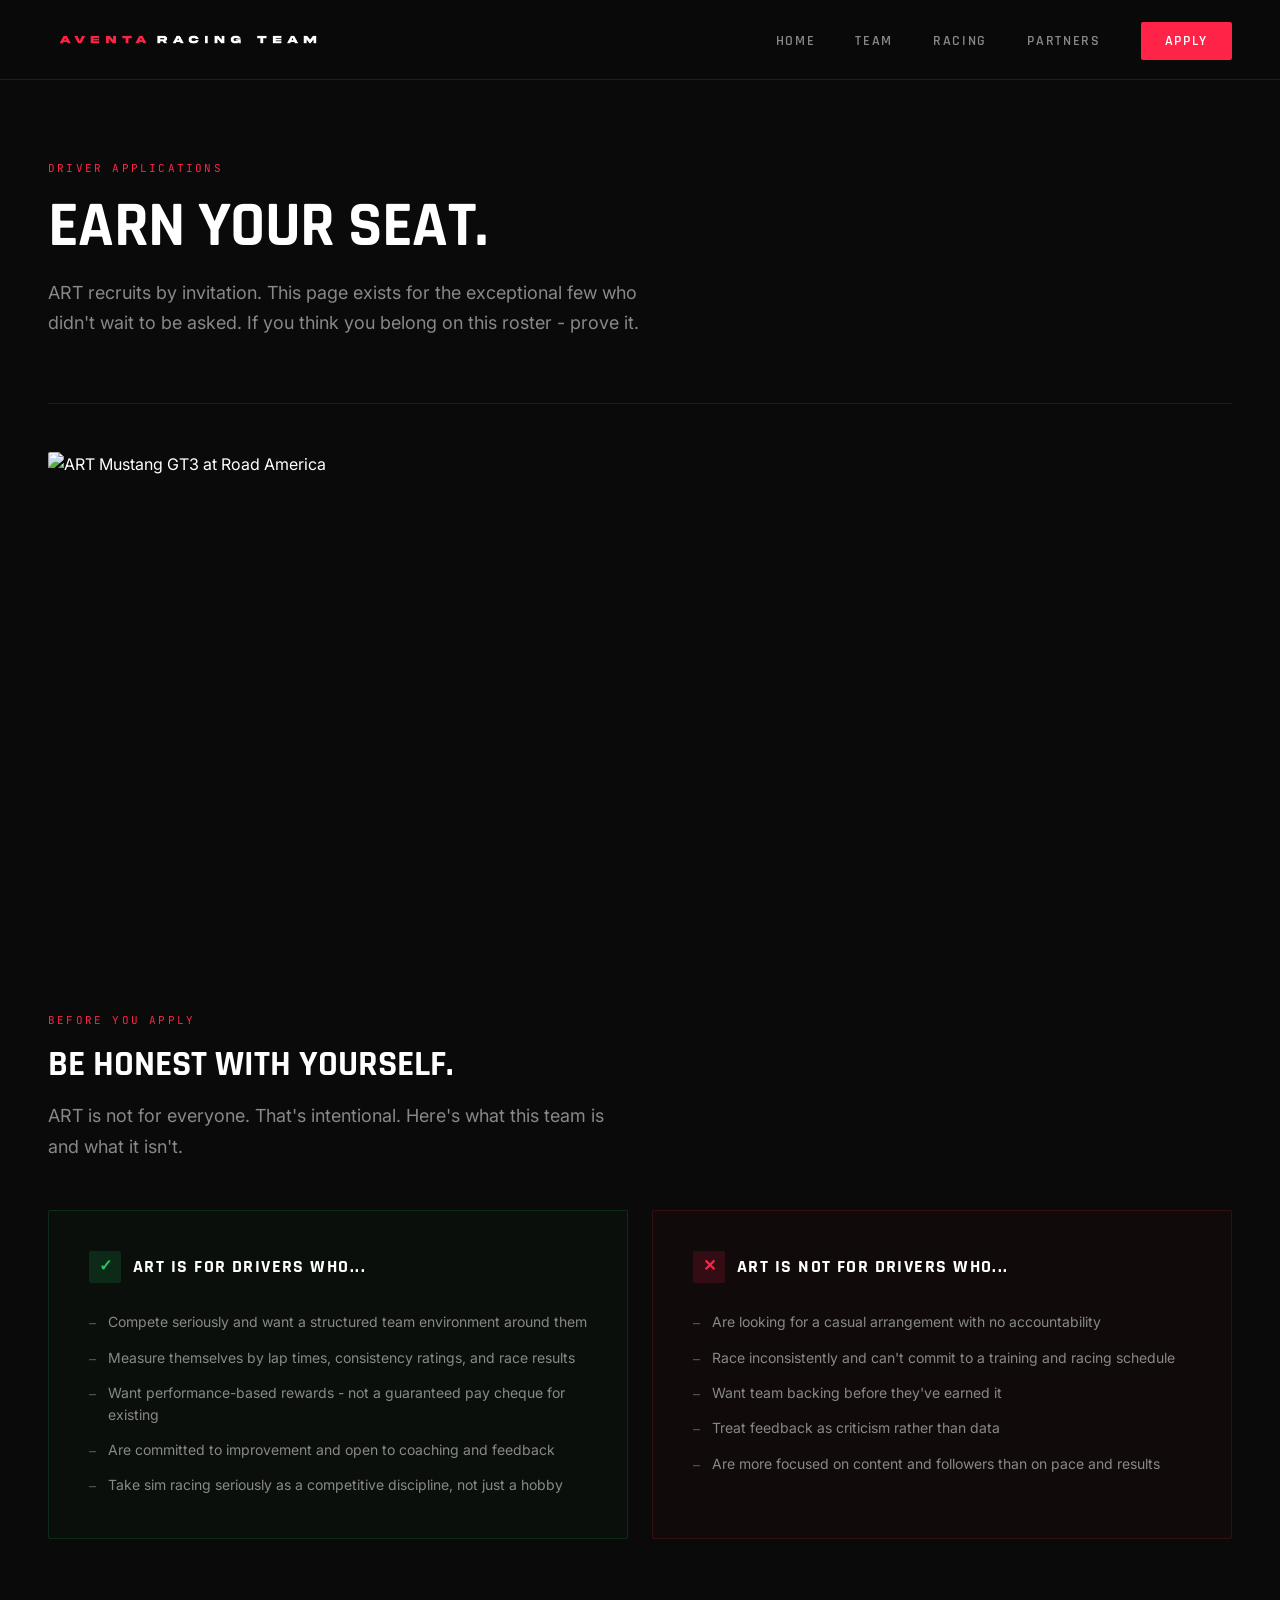
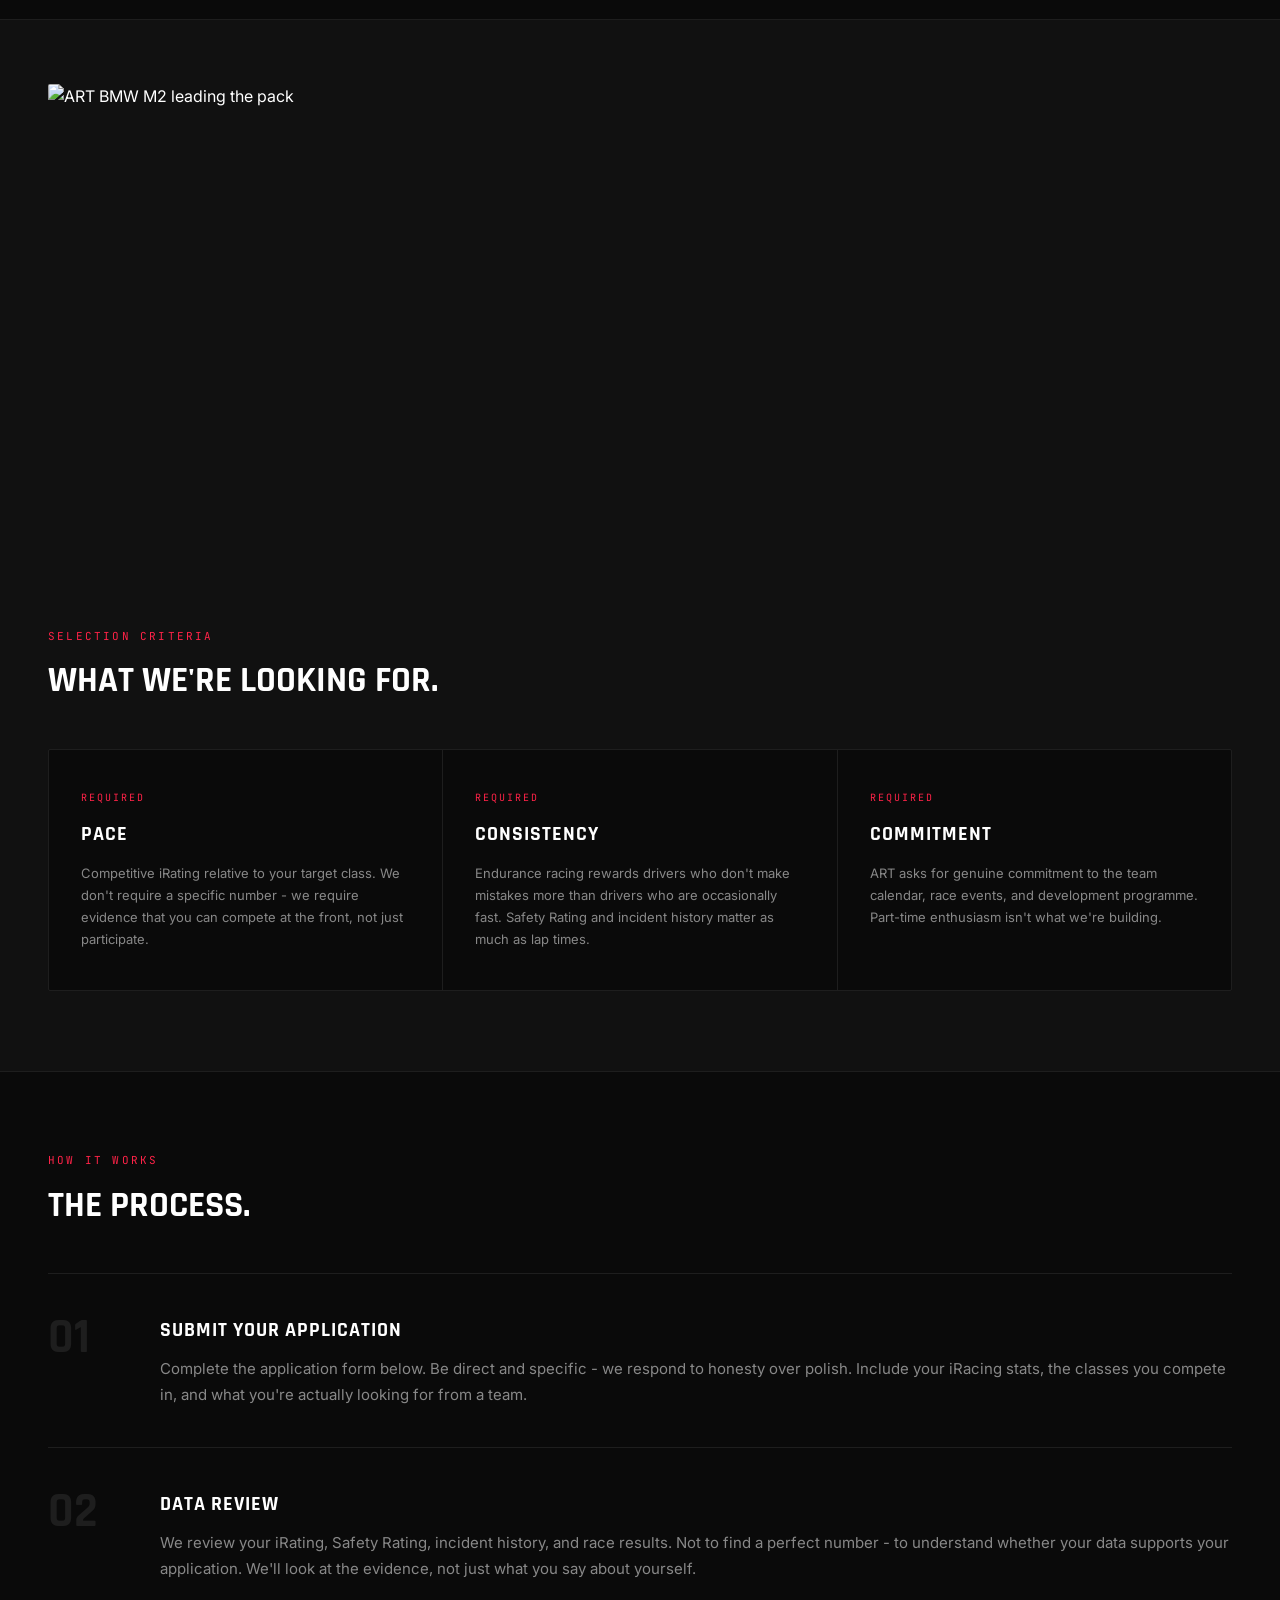
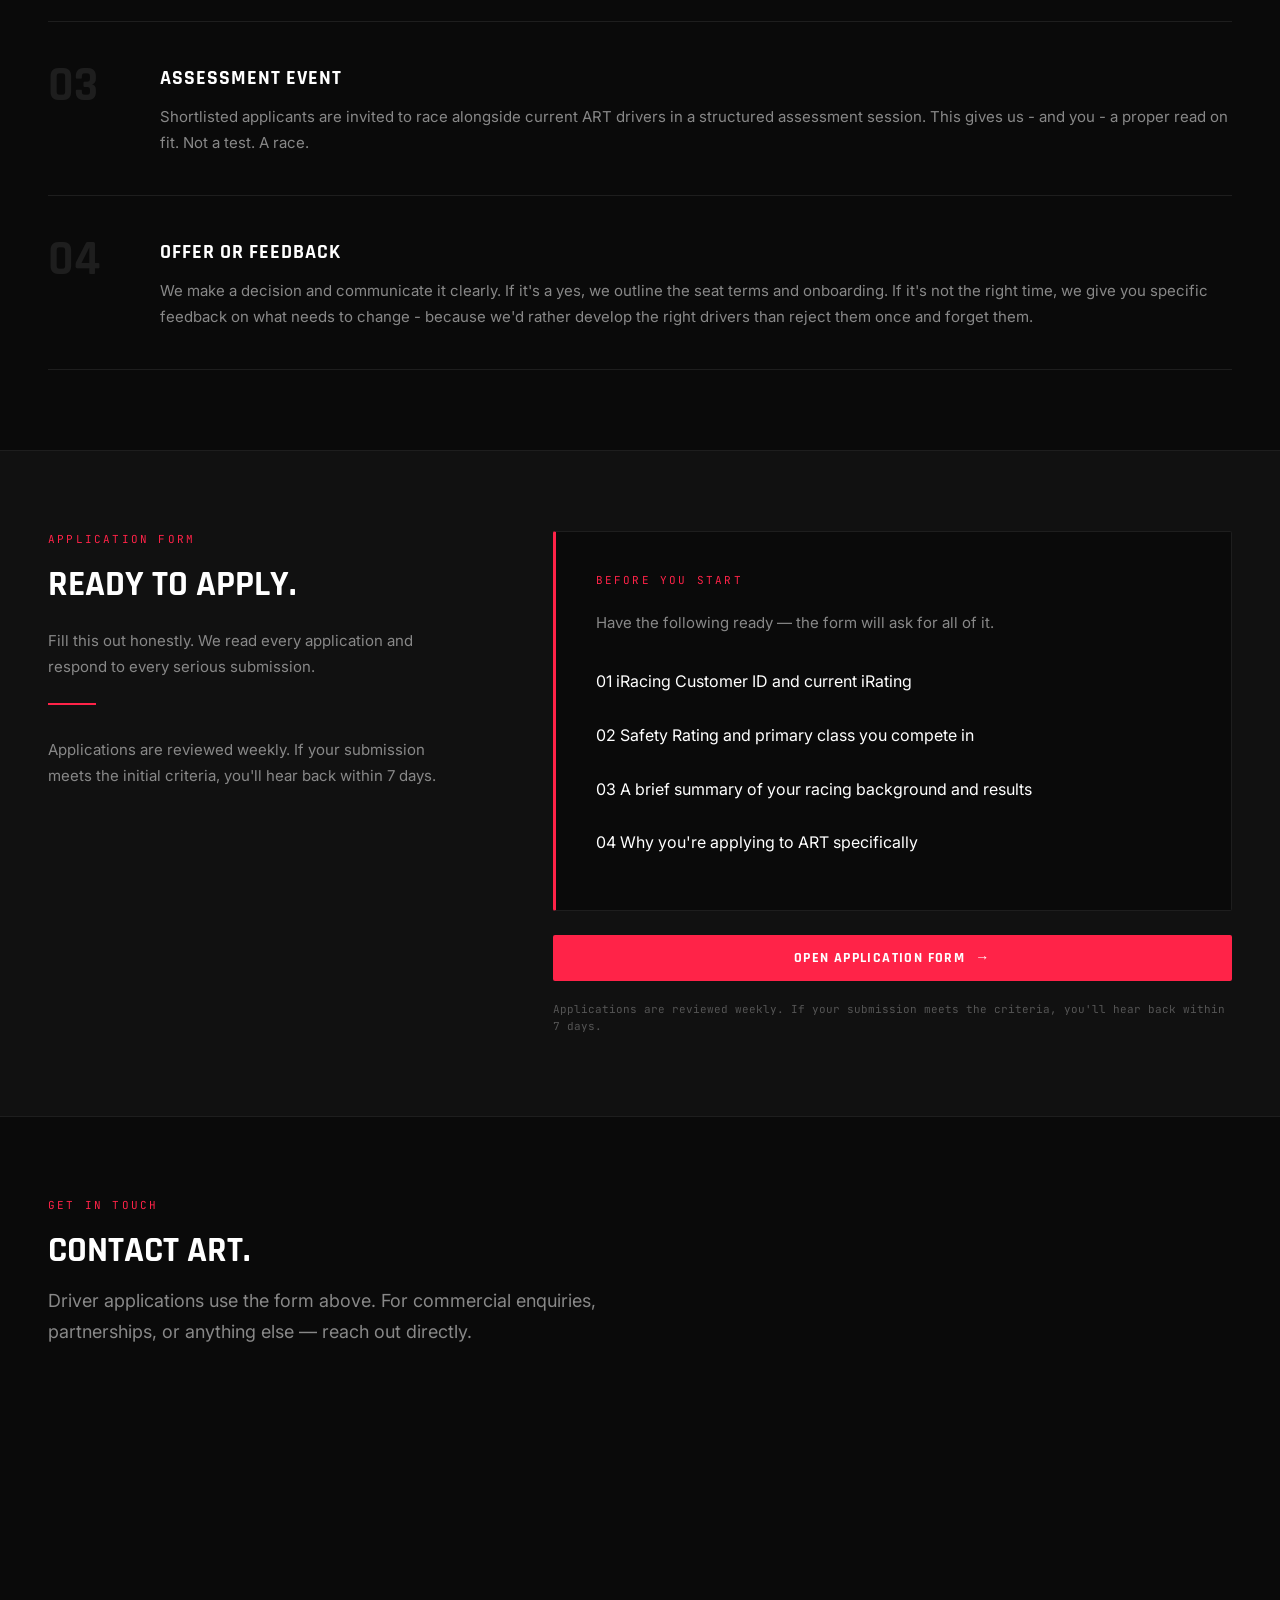
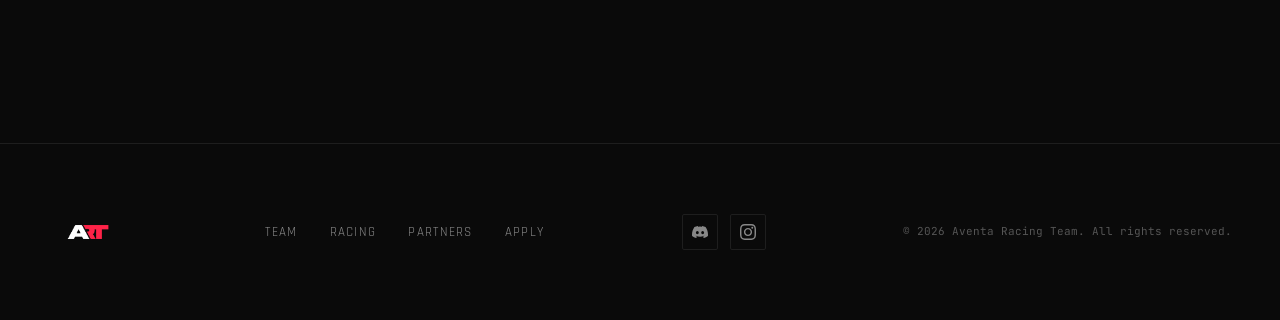
==== join.html @ e34a4744 "Fix partner enquiry dead end, wire Tally form, add social links to footer - Add #contact section to " ====
<!DOCTYPE html>
<html lang="en">
<head>
  <meta charset="UTF-8">
  <meta name="viewport" content="width=device-width, initial-scale=1.0">
  <title>Apply - Aventa Racing Team</title>
  <meta name="description" content="Apply to drive for Aventa Racing Team. Invite-only recruitment. Performance-based selection.">
  <link rel="stylesheet" href="style.css">
  <style>
    .page-hero {
      padding: 80px 48px 0;
      max-width: 1280px;
      margin: 0 auto;
    }
    .page-hero-inner {
      padding-bottom: 64px;
      border-bottom: 1px solid var(--border);
    }

    /* ─── REALITY CHECK ─────────────────────────────────────── */
    .reality {
      max-width: 1280px;
      margin: 0 auto;
      padding: 80px 48px;
    }
    .reality-grid {
      display: grid;
      grid-template-columns: 1fr 1fr;
      gap: 24px;
    }
    .reality-card {
      padding: 40px;
      border-radius: var(--radius);
      border: 1px solid var(--border);
    }
    .reality-card.yes { background: rgba(34,197,94,0.03); border-color: rgba(34,197,94,0.15); }
    .reality-card.no { background: rgba(255,35,72,0.03); border-color: rgba(255,35,72,0.15); }
    .reality-header {
      display: flex;
      align-items: center;
      gap: 12px;
      margin-bottom: 28px;
    }
    .reality-icon {
      width: 32px;
      height: 32px;
      border-radius: var(--radius);
      display: flex;
      align-items: center;
      justify-content: center;
      font-family: var(--font-display);
      font-weight: 700;
      font-size: 16px;
    }
    .reality-icon.yes { background: rgba(34,197,94,0.15); color: rgb(34,197,94); }
    .reality-icon.no { background: rgba(255,35,72,0.15); color: var(--crimson); }
    .reality-title {
      font-family: var(--font-display);
      font-size: 18px;
      font-weight: 700;
      text-transform: uppercase;
      letter-spacing: 0.08em;
    }
    .reality-list {
      display: flex;
      flex-direction: column;
      gap: 12px;
    }
    .reality-item {
      display: flex;
      gap: 12px;
      align-items: flex-start;
      font-size: 14px;
      line-height: 1.6;
      color: var(--muted);
    }
    .reality-item::before {
      content: '–';
      color: var(--muted2);
      flex-shrink: 0;
      margin-top: 1px;
    }

    /* ─── WHAT WE LOOK FOR ──────────────────────────────────── */
    .criteria {
      background: var(--surface);
      border-top: 1px solid var(--border);
      border-bottom: 1px solid var(--border);
    }
    .criteria-inner {
      max-width: 1280px;
      margin: 0 auto;
      padding: 80px 48px;
    }
    .criteria-grid {
      display: grid;
      grid-template-columns: repeat(3, 1fr);
      gap: 1px;
      background: var(--border);
      border: 1px solid var(--border);
      border-radius: var(--radius);
      overflow: hidden;
    }
    .criteria-item {
      background: var(--black);
      padding: 40px 32px;
      transition: background var(--transition);
    }
    .criteria-item:hover { background: var(--surface2); }
    .criteria-label {
      font-family: var(--font-mono);
      font-size: 10px;
      letter-spacing: 0.2em;
      text-transform: uppercase;
      color: var(--crimson);
      margin-bottom: 12px;
    }
    .criteria-title {
      font-family: var(--font-display);
      font-size: 20px;
      font-weight: 700;
      text-transform: uppercase;
      letter-spacing: 0.05em;
      margin-bottom: 12px;
    }

    /* ─── PROCESS ────────────────────────────────────────────── */
    .process {
      max-width: 1280px;
      margin: 0 auto;
      padding: 80px 48px;
    }
    .process-steps {
      display: flex;
      flex-direction: column;
      gap: 0;
    }
    .process-step {
      display: grid;
      grid-template-columns: 80px 1fr;
      gap: 32px;
      padding: 40px 0;
      border-bottom: 1px solid var(--border);
      align-items: start;
    }
    .process-step:first-child { border-top: 1px solid var(--border); }
    .process-step-num {
      font-family: var(--font-display);
      font-size: 48px;
      font-weight: 700;
      line-height: 1;
      color: var(--border);
    }
    .process-step-title {
      font-family: var(--font-display);
      font-size: 20px;
      font-weight: 700;
      text-transform: uppercase;
      letter-spacing: 0.05em;
      margin-bottom: 10px;
    }

    /* ─── FORM ───────────────────────────────────────────────── */
    .apply-form-section {
      background: var(--surface);
      border-top: 1px solid var(--border);
    }
    .apply-form-inner {
      max-width: 1280px;
      margin: 0 auto;
      padding: 80px 48px;
      display: grid;
      grid-template-columns: 1fr 1.6fr;
      gap: 80px;
      align-items: start;
    }
    .form-context { position: sticky; top: 96px; }
    .apply-form {
      display: flex;
      flex-direction: column;
      gap: 24px;
    }
    .form-group {
      display: flex;
      flex-direction: column;
      gap: 8px;
    }
    .form-label {
      font-family: var(--font-mono);
      font-size: 10px;
      letter-spacing: 0.2em;
      text-transform: uppercase;
      color: var(--muted);
    }
    .form-input,
    .form-select,
    .form-textarea {
      background: var(--black);
      border: 1px solid var(--border);
      border-radius: var(--radius);
      padding: 14px 16px;
      color: var(--white);
      font-family: var(--font-body);
      font-size: 15px;
      transition: border-color var(--transition);
      outline: none;
      width: 100%;
    }
    .form-input:focus,
    .form-select:focus,
    .form-textarea:focus {
      border-color: var(--crimson);
    }
    .form-input::placeholder,
    .form-textarea::placeholder {
      color: var(--muted2);
    }
    .form-select { appearance: none; cursor: pointer; }
    .form-select option { background: var(--surface); }
    .form-textarea { resize: vertical; min-height: 120px; }
    .form-row {
      display: grid;
      grid-template-columns: 1fr 1fr;
      gap: 16px;
    }
    .form-submit {
      padding-top: 8px;
    }
    .form-note {
      font-family: var(--font-mono);
      font-size: 11px;
      color: var(--muted2);
      line-height: 1.6;
      margin-top: 8px;
    }

    /* ─── CONTACT SECTION ───────────────────────────────────── */
    .contact-section {
      max-width: 1280px;
      margin: 0 auto;
      padding: 80px 48px;
      border-top: 1px solid var(--border);
    }
    .contact-grid {
      display: grid;
      grid-template-columns: repeat(3, 1fr);
      gap: 24px;
    }
    .contact-card {
      padding: 32px;
      border: 1px solid var(--border);
      border-radius: var(--radius);
      background: var(--surface);
    }
    .contact-type {
      font-family: var(--font-mono);
      font-size: 10px;
      letter-spacing: 0.2em;
      text-transform: uppercase;
      color: var(--crimson);
      margin-bottom: 12px;
    }
    .contact-name {
      font-family: var(--font-display);
      font-size: 18px;
      font-weight: 700;
      text-transform: uppercase;
      letter-spacing: 0.05em;
      margin-bottom: 8px;
    }

    @media (max-width: 768px) {
      .page-hero { padding: 40px 20px 0; }
      .reality { padding: 40px 20px; }
      .reality-grid { grid-template-columns: 1fr; }
      .criteria-inner { padding: 40px 20px; }
      .criteria-grid { grid-template-columns: 1fr; }
      .process { padding: 40px 20px; }
      .process-step { grid-template-columns: 48px 1fr; gap: 16px; }
      .process-step-num { font-size: 32px; }
      .apply-form-inner { padding: 40px 20px; grid-template-columns: 1fr; gap: 32px; }
      .form-context { position: static; }
      .form-row { grid-template-columns: 1fr; }
      .join-image-wrap { padding: 0 !important; }
      .join-image-wrap .reveal { border-radius: 0 !important; }
      .m2-image-wrap { padding: 0 !important; }
      .m2-image-wrap .reveal { border-radius: 0 !important; }
    }
  </style>
</head>
<body>

  <nav class="nav">
    <a href="index.html" class="nav-logo">
      <img src="assets/banner_transparent.png" alt="Aventa Racing Team"></a>
    <ul class="nav-links">
      <li><a href="index.html">Home</a></li>
      <li><a href="team.html">Team</a></li>
      <li><a href="racing.html">Racing</a></li>
      <li><a href="partners.html">Partners</a></li>
      <li><a href="join.html" class="nav-cta">Apply</a></li>
    </ul>
    <div class="nav-hamburger" aria-label="Menu"><span></span><span></span><span></span></div>
  </nav>
  <div class="mobile-menu">
    <a href="index.html">Home</a>
    <a href="team.html">Team</a>
    <a href="racing.html">Racing</a>
    <a href="partners.html">Partners</a>
    <a href="join.html">Apply</a>
  </div>

  <main class="page">

    <div class="page-hero">
      <div class="page-hero-inner reveal">
        <span class="eyebrow">Driver Applications</span>
        <h1 class="display-lg">Earn your seat.</h1>
        <p class="body-lg" style="max-width: 600px; margin-top: 20px;">ART recruits by invitation. This page exists for the exceptional few who didn't wait to be asked. If you think you belong on this roster - prove it.</p>
      </div>
    </div>

    <!-- JOIN IMAGE -->
    <div class="join-image-wrap" style="padding: 48px 48px 0; max-width: 1280px; margin: 0 auto;">
      <div class="reveal" style="overflow: hidden; border-radius: var(--radius);">
        <img src="assets/mustang.jpg" alt="ART Mustang GT3 at Road America" style="width: 100%; height: clamp(200px, 40vw, 480px); object-fit: cover; object-position: center 50%; display: block;">
      </div>
    </div>

    <!-- REALITY CHECK -->
    <div class="reality">
      <div class="section-header reveal">
        <span class="eyebrow">Before You Apply</span>
        <h2 class="display-md">Be honest with yourself.</h2>
        <p class="body-lg" style="max-width: 560px; margin-top: 16px;">ART is not for everyone. That's intentional. Here's what this team is and what it isn't.</p>
      </div>
      <div class="reality-grid">
        <div class="reality-card yes reveal">
          <div class="reality-header">
            <div class="reality-icon yes">✓</div>
            <span class="reality-title">ART is for drivers who...</span>
          </div>
          <ul class="reality-list">
            <li class="reality-item">Compete seriously and want a structured team environment around them</li>
            <li class="reality-item">Measure themselves by lap times, consistency ratings, and race results</li>
            <li class="reality-item">Want performance-based rewards - not a guaranteed pay cheque for existing</li>
            <li class="reality-item">Are committed to improvement and open to coaching and feedback</li>
            <li class="reality-item">Take sim racing seriously as a competitive discipline, not just a hobby</li>
          </ul>
        </div>
        <div class="reality-card no reveal reveal-delay-1">
          <div class="reality-header">
            <div class="reality-icon no">✕</div>
            <span class="reality-title">ART is not for drivers who...</span>
          </div>
          <ul class="reality-list">
            <li class="reality-item">Are looking for a casual arrangement with no accountability</li>
            <li class="reality-item">Race inconsistently and can't commit to a training and racing schedule</li>
            <li class="reality-item">Want team backing before they've earned it</li>
            <li class="reality-item">Treat feedback as criticism rather than data</li>
            <li class="reality-item">Are more focused on content and followers than on pace and results</li>
          </ul>
        </div>
      </div>
    </div>

    <!-- CRITERIA -->
    <div class="criteria">
      <div class="m2-image-wrap" style="padding: 0 48px; max-width: 1280px; margin: 0 auto; padding-top: 64px; padding-bottom: 0;">
        <div class="reveal" style="overflow: hidden; border-radius: var(--radius); margin-bottom: 64px;">
          <img src="assets/m2.png" alt="ART BMW M2 leading the pack" style="width: 100%; height: clamp(180px, 35vw, 400px); object-fit: cover; object-position: center center; display: block;">
        </div>
      </div>
      <div class="criteria-inner">
        <div class="section-header reveal">
          <span class="eyebrow">Selection Criteria</span>
          <h2 class="display-md">What we're looking for.</h2>
        </div>
        <div class="criteria-grid">
          <div class="criteria-item reveal">
            <p class="criteria-label">Required</p>
            <h3 class="criteria-title">Pace</h3>
            <p class="body-md" style="font-size: 13px;">Competitive iRating relative to your target class. We don't require a specific number - we require evidence that you can compete at the front, not just participate.</p>
          </div>
          <div class="criteria-item reveal reveal-delay-1">
            <p class="criteria-label">Required</p>
            <h3 class="criteria-title">Consistency</h3>
            <p class="body-md" style="font-size: 13px;">Endurance racing rewards drivers who don't make mistakes more than drivers who are occasionally fast. Safety Rating and incident history matter as much as lap times.</p>
          </div>
          <div class="criteria-item reveal reveal-delay-2">
            <p class="criteria-label">Required</p>
            <h3 class="criteria-title">Commitment</h3>
            <p class="body-md" style="font-size: 13px;">ART asks for genuine commitment to the team calendar, race events, and development programme. Part-time enthusiasm isn't what we're building.</p>
          </div>
        </div>
      </div>
    </div>

    <!-- PROCESS -->
    <div class="process">
      <div class="section-header reveal">
        <span class="eyebrow">How It Works</span>
        <h2 class="display-md">The Process.</h2>
      </div>
      <div class="process-steps">
        <div class="process-step reveal">
          <span class="process-step-num">01</span>
          <div>
            <h3 class="process-step-title">Submit Your Application</h3>
            <p class="body-md">Complete the application form below. Be direct and specific - we respond to honesty over polish. Include your iRacing stats, the classes you compete in, and what you're actually looking for from a team.</p>
          </div>
        </div>
        <div class="process-step reveal">
          <span class="process-step-num">02</span>
          <div>
            <h3 class="process-step-title">Data Review</h3>
            <p class="body-md">We review your iRating, Safety Rating, incident history, and race results. Not to find a perfect number - to understand whether your data supports your application. We'll look at the evidence, not just what you say about yourself.</p>
          </div>
        </div>
        <div class="process-step reveal">
          <span class="process-step-num">03</span>
          <div>
            <h3 class="process-step-title">Assessment Event</h3>
            <p class="body-md">Shortlisted applicants are invited to race alongside current ART drivers in a structured assessment session. This gives us - and you - a proper read on fit. Not a test. A race.</p>
          </div>
        </div>
        <div class="process-step reveal">
          <span class="process-step-num">04</span>
          <div>
            <h3 class="process-step-title">Offer or Feedback</h3>
            <p class="body-md">We make a decision and communicate it clearly. If it's a yes, we outline the seat terms and onboarding. If it's not the right time, we give you specific feedback on what needs to change - because we'd rather develop the right drivers than reject them once and forget them.</p>
          </div>
        </div>
      </div>
    </div>

    <!-- FORM -->
    <div class="apply-form-section" id="apply">
      <div class="apply-form-inner">
        <div class="form-context reveal">
          <span class="eyebrow">Application Form</span>
          <h2 class="display-md" style="margin-bottom: 24px;">Ready to apply.</h2>
          <p class="body-md" style="margin-bottom: 24px;">Fill this out honestly. We read every application and respond to every serious submission.</p>
          <div class="divider-crimson"></div>
          <p class="body-md">Applications are reviewed weekly. If your submission meets the initial criteria, you'll hear back within 7 days.</p>
        </div>
        <div class="reveal reveal-delay-1">
          <div style="padding: 40px; background: var(--black); border: 1px solid var(--border); border-left: 3px solid var(--crimson); border-radius: var(--radius); margin-bottom: 24px;">
            <span class="eyebrow" style="margin-bottom: 20px; display: block;">Before You Start</span>
            <p class="body-md" style="margin-bottom: 20px;">Have the following ready — the form will ask for all of it.</p>
            <div style="display: flex; flex-direction: column; gap: 0;">
              <div class="driver-requirement" style="padding: 14px 0;">
                <span class="driver-requirement-icon">01</span>
                <span class="driver-requirement-text">iRacing Customer ID and current iRating</span>
              </div>
              <div class="driver-requirement" style="padding: 14px 0;">
                <span class="driver-requirement-icon">02</span>
                <span class="driver-requirement-text">Safety Rating and primary class you compete in</span>
              </div>
              <div class="driver-requirement" style="padding: 14px 0;">
                <span class="driver-requirement-icon">03</span>
                <span class="driver-requirement-text">A brief summary of your racing background and results</span>
              </div>
              <div class="driver-requirement" style="padding: 14px 0; border-bottom: none;">
                <span class="driver-requirement-icon">04</span>
                <span class="driver-requirement-text">Why you're applying to ART specifically</span>
              </div>
            </div>
          </div>
          <button data-tally-open="xX9E7G" data-tally-layout="modal" data-tally-width="700" data-tally-emoji-text="🏁" data-tally-emoji-animation="wave" class="btn btn-primary btn-arrow" style="width: 100%; justify-content: center; margin-bottom: 12px;">Open Application Form</button>
          <p class="form-note">Applications are reviewed weekly. If your submission meets the criteria, you'll hear back within 7 days.</p>
        </div>
      </div>
    </div>

    <!-- CONTACT -->
    <div class="contact-section" id="contact">
      <div class="section-header reveal">
        <span class="eyebrow">Get in Touch</span>
        <h2 class="display-md">Contact ART.</h2>
        <p class="body-lg" style="max-width: 560px; margin-top: 16px;">Driver applications use the form above. For commercial enquiries, partnerships, or anything else — reach out directly.</p>
      </div>
      <div class="contact-grid">
        <div class="contact-card reveal">
          <p class="contact-type">Commercial & Partnerships</p>
          <h3 class="contact-name">Sponsorship Enquiries</h3>
          <p class="body-md" style="font-size: 13px; margin-bottom: 20px;">Interested in partnering with ART? We're selective about who we work with — and we'd like to hear from brands who take that seriously.</p>
          <a href="mailto:jack@aventamedia.com" class="btn btn-primary btn-arrow" style="font-size: 13px;">Email Us</a>
        </div>
        <div class="contact-card reveal reveal-delay-1">
          <p class="contact-type">Community</p>
          <h3 class="contact-name">Discord</h3>
          <p class="body-md" style="font-size: 13px; margin-bottom: 20px;">Join the ART community on Discord. This is where the team communicates, shares data, and keeps the culture alive between race weekends.</p>
          <a href="https://discord.gg/SThfbsQeVa" target="_blank" rel="noopener" class="btn btn-ghost" style="font-size: 13px;">Join Discord</a>
        </div>
        <div class="contact-card reveal reveal-delay-2">
          <p class="contact-type">General</p>
          <h3 class="contact-name">Everything Else</h3>
          <p class="body-md" style="font-size: 13px; margin-bottom: 20px;">Media, press, or anything that doesn't fit the above — use the email address and we'll get back to you.</p>
          <a href="mailto:jack@aventamedia.com" class="btn btn-ghost" style="font-size: 13px;">Get in Touch</a>
        </div>
      </div>
    </div>

  </main>

  <footer class="footer">
    <div class="footer-logo"><img src="assets/logo_transparent.png" alt="Aventa Racing Team"></div>
    <nav class="footer-links">
      <a href="team.html">Team</a>
      <a href="racing.html">Racing</a>
      <a href="partners.html">Partners</a>
      <a href="join.html">Apply</a>
    </nav>
    <div class="footer-socials">
      <a href="https://discord.gg/SThfbsQeVa" target="_blank" rel="noopener" class="footer-social" aria-label="Discord">
        <svg viewBox="0 0 24 24" xmlns="http://www.w3.org/2000/svg"><path d="M20.317 4.37a19.791 19.791 0 0 0-4.885-1.515.074.074 0 0 0-.079.037c-.21.375-.444.864-.608 1.25a18.27 18.27 0 0 0-5.487 0 12.64 12.64 0 0 0-.617-1.25.077.077 0 0 0-.079-.037A19.736 19.736 0 0 0 3.677 4.37a.07.07 0 0 0-.032.027C.533 9.046-.32 13.58.099 18.057a.082.082 0 0 0 .031.057 19.9 19.9 0 0 0 5.993 3.03.078.078 0 0 0 .084-.028c.462-.63.874-1.295 1.226-1.994a.076.076 0 0 0-.041-.106 13.107 13.107 0 0 1-1.872-.892.077.077 0 0 1-.008-.128 10.2 10.2 0 0 0 .372-.292.074.074 0 0 1 .077-.01c3.928 1.793 8.18 1.793 12.062 0a.074.074 0 0 1 .078.01c.12.098.246.198.373.292a.077.077 0 0 1-.006.127 12.299 12.299 0 0 1-1.873.892.077.077 0 0 0-.041.107c.36.698.772 1.362 1.225 1.993a.076.076 0 0 0 .084.028 19.839 19.839 0 0 0 6.002-3.03.077.077 0 0 0 .032-.054c.5-5.177-.838-9.674-3.549-13.66a.061.061 0 0 0-.031-.03zM8.02 15.33c-1.183 0-2.157-1.085-2.157-2.419 0-1.333.956-2.419 2.157-2.419 1.21 0 2.176 1.096 2.157 2.42 0 1.333-.956 2.418-2.157 2.418zm7.975 0c-1.183 0-2.157-1.085-2.157-2.419 0-1.333.955-2.419 2.157-2.419 1.21 0 2.176 1.096 2.157 2.42 0 1.333-.946 2.418-2.157 2.418z"/></svg>
      </a>
      <a href="https://www.instagram.com/aventaracing/" target="_blank" rel="noopener" class="footer-social" aria-label="Instagram">
        <svg viewBox="0 0 24 24" xmlns="http://www.w3.org/2000/svg"><path d="M12 2.163c3.204 0 3.584.012 4.85.07 3.252.148 4.771 1.691 4.919 4.919.058 1.265.069 1.645.069 4.849 0 3.205-.012 3.584-.069 4.849-.149 3.225-1.664 4.771-4.919 4.919-1.266.058-1.644.07-4.85.07-3.204 0-3.584-.012-4.849-.07-3.26-.149-4.771-1.699-4.919-4.92-.058-1.265-.07-1.644-.07-4.849 0-3.204.013-3.583.07-4.849.149-3.227 1.664-4.771 4.919-4.919 1.266-.057 1.645-.069 4.849-.069zm0-2.163c-3.259 0-3.667.014-4.947.072-4.358.2-6.78 2.618-6.98 6.98-.059 1.281-.073 1.689-.073 4.948 0 3.259.014 3.668.072 4.948.2 4.358 2.618 6.78 6.98 6.98 1.281.058 1.689.072 4.948.072 3.259 0 3.668-.014 4.948-.072 4.354-.2 6.782-2.618 6.979-6.98.059-1.28.073-1.689.073-4.948 0-3.259-.014-3.667-.072-4.947-.196-4.354-2.617-6.78-6.979-6.98-1.281-.059-1.69-.073-4.949-.073zm0 5.838c-3.403 0-6.162 2.759-6.162 6.162s2.759 6.163 6.162 6.163 6.162-2.759 6.162-6.163c0-3.403-2.759-6.162-6.162-6.162zm0 10.162c-2.209 0-4-1.79-4-4 0-2.209 1.791-4 4-4s4 1.791 4 4c0 2.21-1.791 4-4 4zm6.406-11.845c-.796 0-1.441.645-1.441 1.44s.645 1.44 1.441 1.44c.795 0 1.439-.645 1.439-1.44s-.644-1.44-1.439-1.44z"/></svg>
      </a>
    </div>
    <p class="footer-copy">© 2026 Aventa Racing Team. All rights reserved.</p>
  </footer>

  <script src="main.js"></script>
  <script async src="https://tally.so/widgets/embed.js"></script>
</body>
</html>
---- style.css ----
@import url('https://fonts.googleapis.com/css2?family=Rajdhani:wght@400;500;600;700&family=Inter:wght@300;400;500;600&family=JetBrains+Mono:wght@400;500&display=swap');

/* ─── TOKENS ─────────────────────────────────────────────── */
:root {
  --black:    #0a0a0a;
  --surface:  #111111;
  --surface2: #161616;
  --border:   #1e1e1e;
  --crimson:  #ff2348;
  --crimson2: #cc1a38;
  --white:    #ffffff;
  --muted:    #888888;
  --muted2:   #555555;

  --font-display: 'Rajdhani', sans-serif;
  --font-body:    'Inter', sans-serif;
  --font-mono:    'JetBrains Mono', monospace;

  --radius:   2px;
  --transition: 0.2s ease;
}

/* ─── RESET ───────────────────────────────────────────────── */
*, *::before, *::after { box-sizing: border-box; margin: 0; padding: 0; }
html { scroll-behavior: smooth; }
body {
  background: var(--black);
  color: var(--white);
  font-family: var(--font-body);
  font-size: 16px;
  line-height: 1.6;
  -webkit-font-smoothing: antialiased;
}
img { display: block; max-width: 100%; }
a { color: inherit; text-decoration: none; }
ul { list-style: none; }

/* ─── NAV ─────────────────────────────────────────────────── */
.nav {
  position: fixed;
  top: 0; left: 0; right: 0;
  z-index: 100;
  display: flex;
  align-items: center;
  justify-content: space-between;
  padding: 0 48px;
  height: 80px;
  background: rgba(10,10,10,0.92);
  backdrop-filter: blur(12px);
  border-bottom: 1px solid var(--border);
}
.nav-logo img {
  height: auto;
  width: 280px;
  max-width: 40vw;
}
.nav-links {
  display: flex;
  gap: 40px;
  align-items: center;
}
.nav-links a {
  font-family: var(--font-display);
  font-weight: 600;
  font-size: 14px;
  letter-spacing: 0.12em;
  text-transform: uppercase;
  color: var(--muted);
  transition: color var(--transition);
}
.nav-links a:hover,
.nav-links a.active {
  color: var(--white);
}
.nav-links a.active::after {
  content: '';
  display: block;
  height: 2px;
  background: var(--crimson);
  margin-top: 2px;
}
.nav-cta {
  font-family: var(--font-display);
  font-weight: 700;
  font-size: 13px;
  letter-spacing: 0.1em;
  text-transform: uppercase;
  color: var(--white) !important;
  background: var(--crimson);
  padding: 10px 24px;
  border-radius: var(--radius);
  transition: background var(--transition) !important;
}
.nav-cta:hover {
  background: var(--crimson2) !important;
  color: var(--white) !important;
}
.nav-cta::after { display: none !important; }

.nav-hamburger {
  display: none;
  flex-direction: column;
  gap: 5px;
  cursor: pointer;
  padding: 4px;
}
.nav-hamburger span {
  display: block;
  width: 24px;
  height: 2px;
  background: var(--white);
  transition: all var(--transition);
}

/* ─── PAGE WRAPPER ────────────────────────────────────────── */
.page { padding-top: 80px; min-height: 100vh; }

/* ─── TYPOGRAPHY UTILITIES ────────────────────────────────── */
.eyebrow {
  font-family: var(--font-mono);
  font-size: 11px;
  letter-spacing: 0.2em;
  text-transform: uppercase;
  color: var(--crimson);
  display: block;
  margin-bottom: 16px;
}
.display-xl {
  font-family: var(--font-display);
  font-size: clamp(56px, 8vw, 112px);
  font-weight: 700;
  line-height: 0.92;
  letter-spacing: -0.02em;
  text-transform: uppercase;
}
.display-lg {
  font-family: var(--font-display);
  font-size: clamp(36px, 5vw, 64px);
  font-weight: 700;
  line-height: 1;
  letter-spacing: -0.01em;
  text-transform: uppercase;
}
.display-md {
  font-family: var(--font-display);
  font-size: clamp(24px, 3vw, 36px);
  font-weight: 700;
  line-height: 1.1;
  text-transform: uppercase;
}
.body-lg {
  font-size: 18px;
  line-height: 1.7;
  color: var(--muted);
}
.body-md {
  font-size: 15px;
  line-height: 1.7;
  color: var(--muted);
}
.mono {
  font-family: var(--font-mono);
  font-size: 13px;
  color: var(--muted);
  letter-spacing: 0.05em;
}
.crimson { color: var(--crimson); }

/* ─── BUTTONS ─────────────────────────────────────────────── */
.btn {
  display: inline-flex;
  align-items: center;
  gap: 10px;
  font-family: var(--font-display);
  font-weight: 700;
  font-size: 14px;
  letter-spacing: 0.1em;
  text-transform: uppercase;
  padding: 14px 32px;
  border-radius: var(--radius);
  cursor: pointer;
  border: none;
  transition: all var(--transition);
}
.btn-primary {
  background: var(--crimson);
  color: var(--white);
}
.btn-primary:hover { background: var(--crimson2); }
.btn-ghost {
  background: transparent;
  color: var(--white);
  border: 1px solid var(--border);
}
.btn-ghost:hover { border-color: var(--muted2); }
.btn-arrow::after { content: '→'; }

/* ─── DIVIDER ─────────────────────────────────────────────── */
.divider {
  height: 1px;
  background: var(--border);
  margin: 0;
}
.divider-crimson {
  height: 2px;
  background: var(--crimson);
  width: 48px;
  margin-bottom: 32px;
}

/* ─── STAT BLOCK ──────────────────────────────────────────── */
.stat-block {
  display: flex;
  flex-direction: column;
  gap: 4px;
}
.stat-number {
  font-family: var(--font-display);
  font-size: clamp(32px, 4vw, 52px);
  font-weight: 700;
  line-height: 1;
  color: var(--white);
}
.stat-number .crimson { color: var(--crimson); }
.stat-label {
  font-family: var(--font-mono);
  font-size: 11px;
  letter-spacing: 0.15em;
  text-transform: uppercase;
  color: var(--muted);
}

/* ─── CARDS ───────────────────────────────────────────────── */
.card {
  background: var(--surface);
  border: 1px solid var(--border);
  border-radius: var(--radius);
  padding: 32px;
  transition: border-color var(--transition);
}
.card:hover { border-color: var(--muted2); }
.card-accent {
  border-left: 3px solid var(--crimson);
}

/* ─── SECTION ─────────────────────────────────────────────── */
.section {
  padding: 80px 48px;
  max-width: 1280px;
  margin: 0 auto;
}
.section-full {
  padding: 80px 48px;
}
.section-header {
  margin-bottom: 48px;
}

/* ─── GRID ────────────────────────────────────────────────── */
.grid-2 { display: grid; grid-template-columns: repeat(2, 1fr); gap: 24px; }
.grid-3 { display: grid; grid-template-columns: repeat(3, 1fr); gap: 24px; }
.grid-4 { display: grid; grid-template-columns: repeat(4, 1fr); gap: 24px; }

/* ─── TAG ─────────────────────────────────────────────────── */
.tag {
  display: inline-block;
  font-family: var(--font-mono);
  font-size: 10px;
  letter-spacing: 0.15em;
  text-transform: uppercase;
  padding: 4px 10px;
  border-radius: var(--radius);
  border: 1px solid var(--border);
  color: var(--muted);
}
.tag-crimson {
  border-color: var(--crimson);
  color: var(--crimson);
  background: rgba(255,35,72,0.08);
}

/* ─── FOOTER ──────────────────────────────────────────────── */
.footer {
  border-top: 1px solid var(--border);
  padding: 48px;
  display: flex;
  align-items: center;
  justify-content: space-between;
  flex-wrap: wrap;
  gap: 24px;
}
.footer-logo img { height: 80px; width: auto; }
.footer-links {
  display: flex;
  gap: 32px;
}
.footer-links a {
  font-family: var(--font-display);
  font-size: 13px;
  letter-spacing: 0.1em;
  text-transform: uppercase;
  color: var(--muted);
  transition: color var(--transition);
}
.footer-links a:hover { color: var(--white); }
.footer-copy {
  font-family: var(--font-mono);
  font-size: 11px;
  color: var(--muted2);
}
.footer-socials {
  display: flex;
  gap: 12px;
  align-items: center;
}
.footer-social {
  display: flex;
  align-items: center;
  justify-content: center;
  width: 36px;
  height: 36px;
  border: 1px solid var(--border);
  border-radius: var(--radius);
  color: var(--muted);
  transition: color var(--transition), border-color var(--transition);
}
.footer-social:hover { color: var(--white); border-color: var(--muted2); }
.footer-social svg { width: 16px; height: 16px; fill: currentColor; }

/* ─── MOBILE NAV ──────────────────────────────────────────── */
.mobile-menu {
  display: none;
  position: fixed;
  top: 64px; left: 0; right: 0;
  background: var(--surface);
  border-bottom: 1px solid var(--border);
  padding: 32px 48px;
  flex-direction: column;
  gap: 24px;
  z-index: 99;
}
.mobile-menu.open { display: flex; }
.mobile-menu a {
  font-family: var(--font-display);
  font-weight: 600;
  font-size: 20px;
  letter-spacing: 0.1em;
  text-transform: uppercase;
  color: var(--muted);
  transition: color var(--transition);
}
.mobile-menu a:hover { color: var(--white); }

/* ─── RESPONSIVE ──────────────────────────────────────────── */
@media (max-width: 1024px) {
  .grid-4 { grid-template-columns: repeat(2, 1fr); }
  .grid-3 { grid-template-columns: repeat(2, 1fr); }
}

@media (max-width: 768px) {
  .nav { padding: 0 20px; height: 64px; }
  .nav-links { display: none; }
  .nav-hamburger { display: flex; }
  .page { padding-top: 64px; }

  .section { padding: 48px 20px; }
  .section-full { padding: 48px 20px; }
  .section-header { margin-bottom: 32px; }
  .footer { padding: 32px 20px; flex-direction: column; align-items: flex-start; }

  .grid-2 { grid-template-columns: 1fr; }
  .grid-3 { grid-template-columns: 1fr; }
  .grid-4 { grid-template-columns: 1fr; }

  .display-xl { font-size: clamp(40px, 12vw, 80px); }
  .display-lg { font-size: clamp(28px, 8vw, 48px); }
  .display-md { font-size: clamp(22px, 6vw, 36px); }
}

/* ─── SCROLL REVEAL ───────────────────────────────────────── */
.reveal {
  opacity: 0;
  transform: translateY(24px);
  transition: opacity 0.6s ease, transform 0.6s ease;
}
.reveal.visible {
  opacity: 1;
  transform: translateY(0);
}
.reveal-delay-1 { transition-delay: 0.1s; }
.reveal-delay-2 { transition-delay: 0.2s; }
.reveal-delay-3 { transition-delay: 0.3s; }
.reveal-delay-4 { transition-delay: 0.4s; }
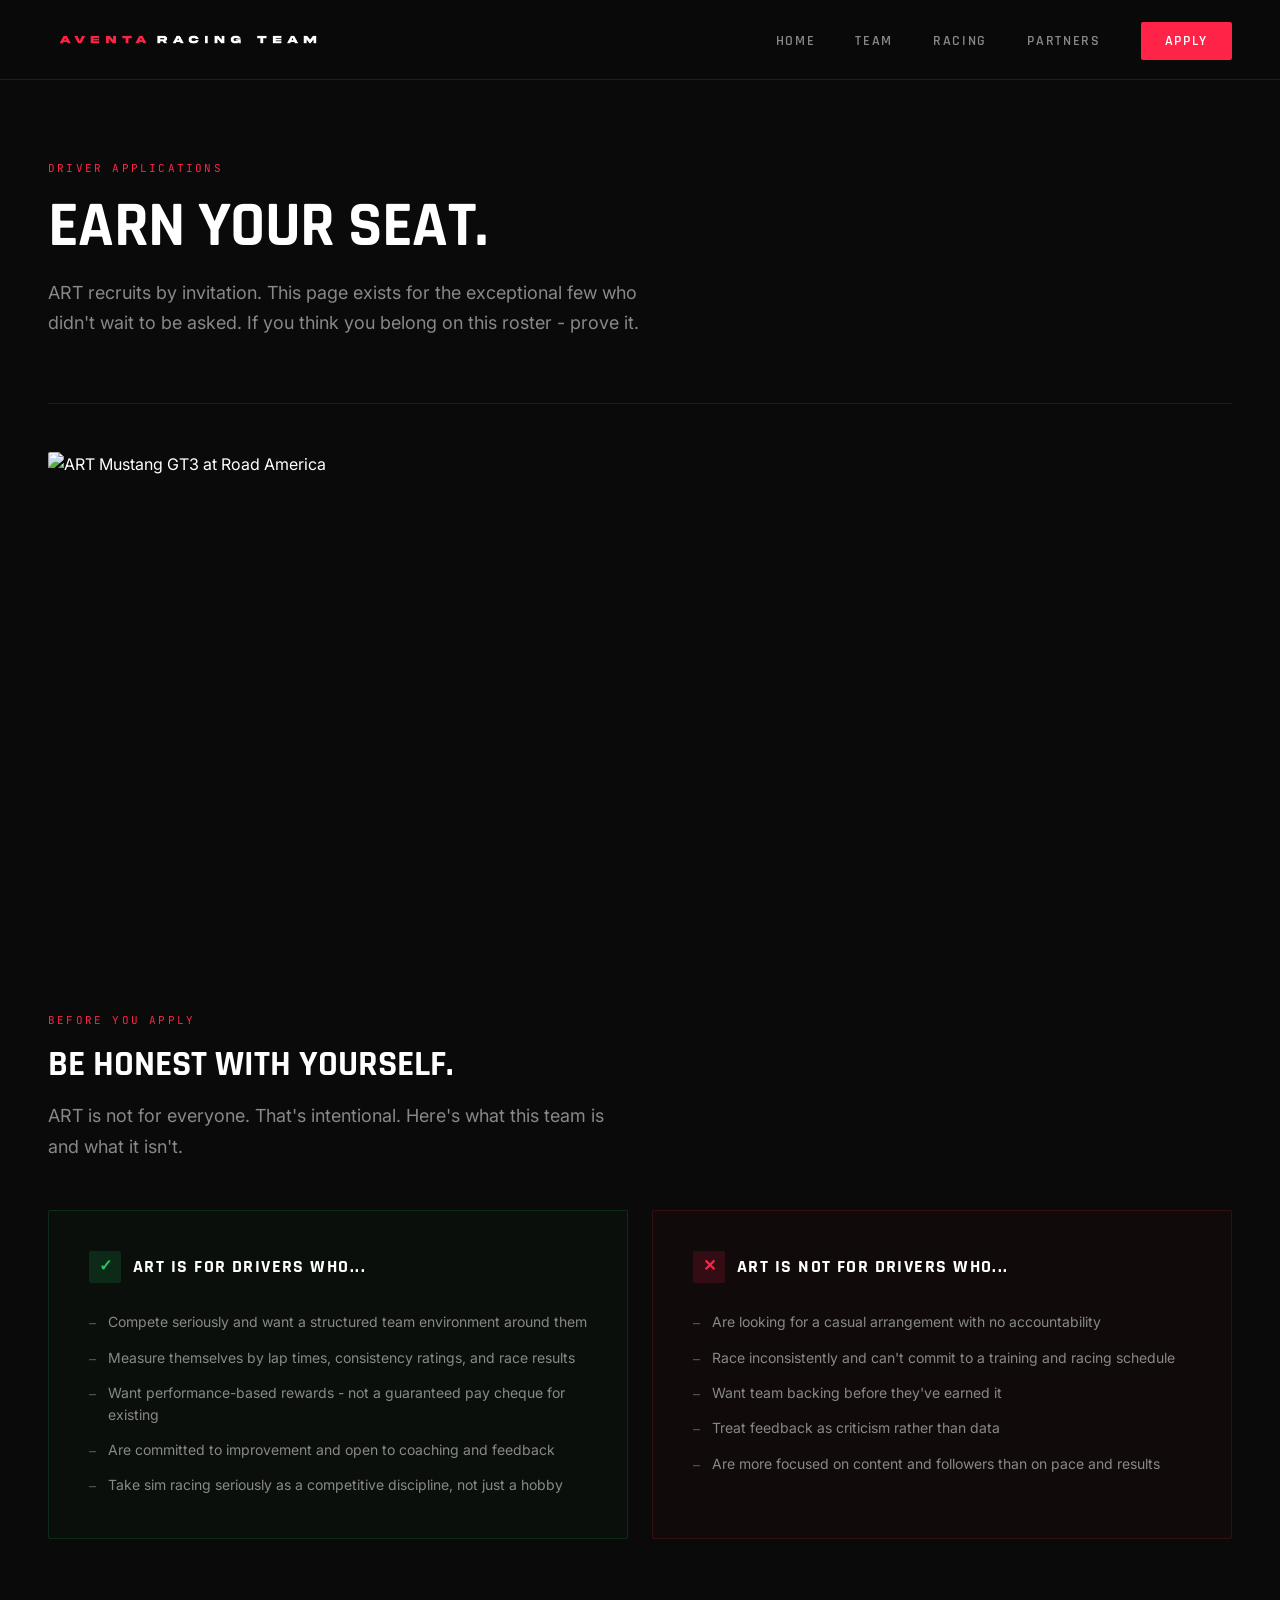
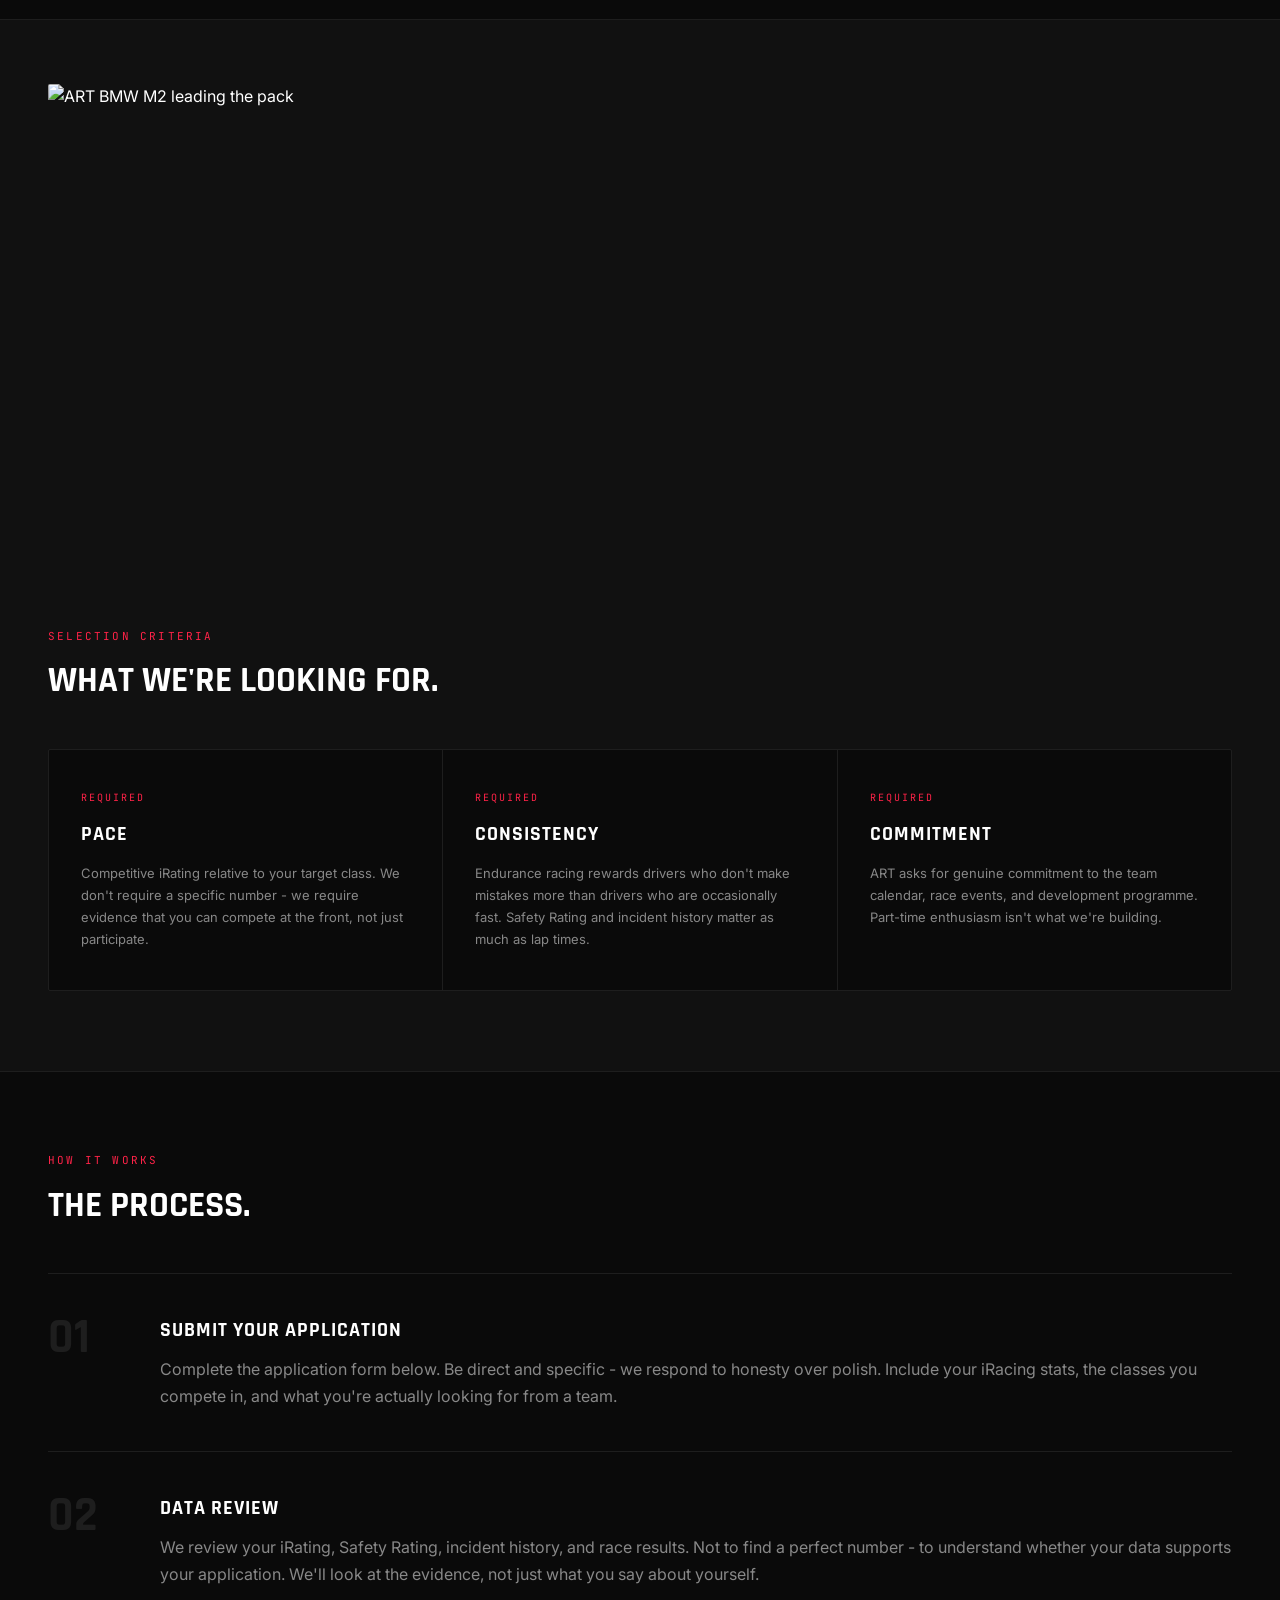
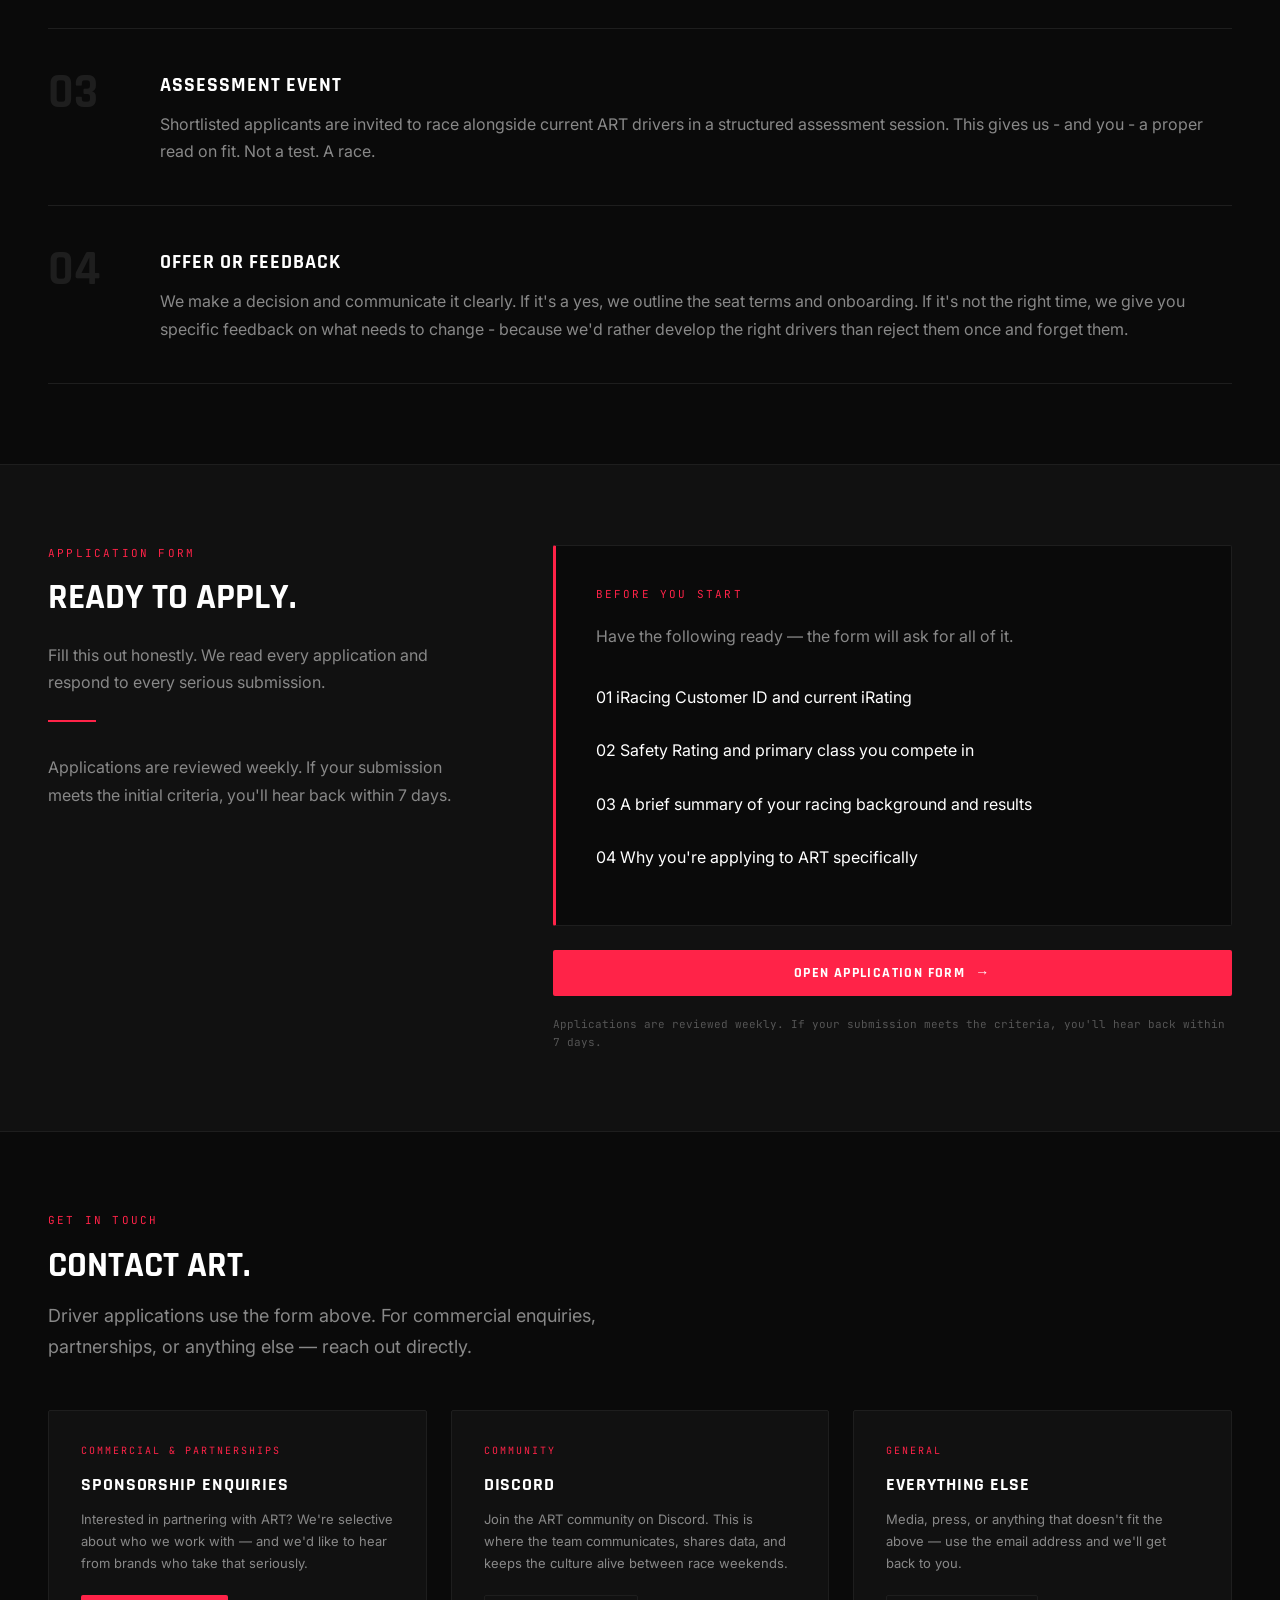
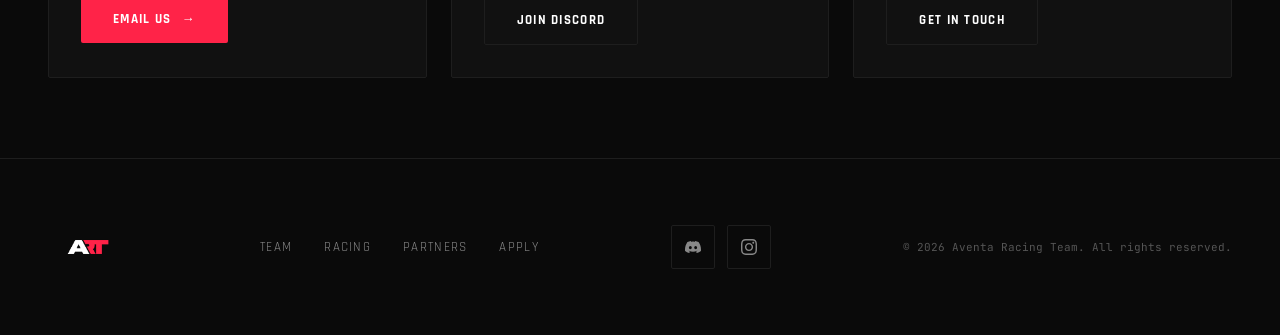
==== commit f057a27a: "seo - og and twitter card meta tags across all pages" ====
--- a/join.html
+++ b/join.html
@@ -5,6 +5,16 @@
   <meta name="viewport" content="width=device-width, initial-scale=1.0">
   <title>Apply - Aventa Racing Team</title>
   <meta name="description" content="Apply to drive for Aventa Racing Team. Invite-only recruitment. Performance-based selection.">
+  <meta property="og:type"         content="website">
+  <meta property="og:site_name"    content="Aventa Racing Team">
+  <meta property="og:url"          content="https://jackcrockett-art-website.vercel.app/join.html">
+  <meta property="og:title"        content="Apply to Drive — Aventa Racing Team">
+  <meta property="og:description"  content="Invite-only recruitment. Performance-based selection. Earn your seat.">
+  <meta property="og:image"        content="https://jackcrockett-art-website.vercel.app/assets/huracan.jpg">
+  <meta name="twitter:card"        content="summary_large_image">
+  <meta name="twitter:title"       content="Apply to Drive — Aventa Racing Team">
+  <meta name="twitter:description" content="Invite-only recruitment. Performance-based selection. Earn your seat.">
+  <meta name="twitter:image"       content="https://jackcrockett-art-website.vercel.app/assets/huracan.jpg">
   <link rel="stylesheet" href="style.css">
   <style>
     .page-hero {
--- a/style.css
+++ b/style.css
@@ -109,7 +109,7 @@
   width: 24px;
   height: 2px;
   background: var(--white);
-  transition: all var(--transition);
+  transition: background var(--transition), transform var(--transition), opacity var(--transition);
 }
 
 /* ─── PAGE WRAPPER ────────────────────────────────────────── */
@@ -154,7 +154,7 @@
   color: var(--muted);
 }
 .body-md {
-  font-size: 15px;
+  font-size: 16px;
   line-height: 1.7;
   color: var(--muted);
 }
@@ -180,7 +180,7 @@
   border-radius: var(--radius);
   cursor: pointer;
   border: none;
-  transition: all var(--transition);
+  transition: background var(--transition), color var(--transition), border-color var(--transition), opacity var(--transition);
 }
 .btn-primary {
   background: var(--crimson);
@@ -240,7 +240,7 @@
 }
 .card:hover { border-color: var(--muted2); }
 .card-accent {
-  border-left: 3px solid var(--crimson);
+  border-color: var(--crimson);
 }
 
 /* ─── SECTION ─────────────────────────────────────────────── */
@@ -317,8 +317,8 @@
   display: flex;
   align-items: center;
   justify-content: center;
-  width: 36px;
-  height: 36px;
+  width: 44px;
+  height: 44px;
   border: 1px solid var(--border);
   border-radius: var(--radius);
   color: var(--muted);
@@ -381,7 +381,7 @@
 .reveal {
   opacity: 0;
   transform: translateY(24px);
-  transition: opacity 0.6s ease, transform 0.6s ease;
+  transition: opacity 0.6s ease-out, transform 0.6s ease-out;
 }
 .reveal.visible {
   opacity: 1;
@@ -391,3 +391,11 @@
 .reveal-delay-2 { transition-delay: 0.2s; }
 .reveal-delay-3 { transition-delay: 0.3s; }
 .reveal-delay-4 { transition-delay: 0.4s; }
+@media (prefers-reduced-motion: reduce) {
+  .reveal { opacity: 1; transform: none; transition: none; }
+  .reveal-delay-1, .reveal-delay-2,
+  .reveal-delay-3, .reveal-delay-4 { transition-delay: 0s; }
+}
+@media (scripting: none) {
+  .reveal { opacity: 1; transform: none; }
+}
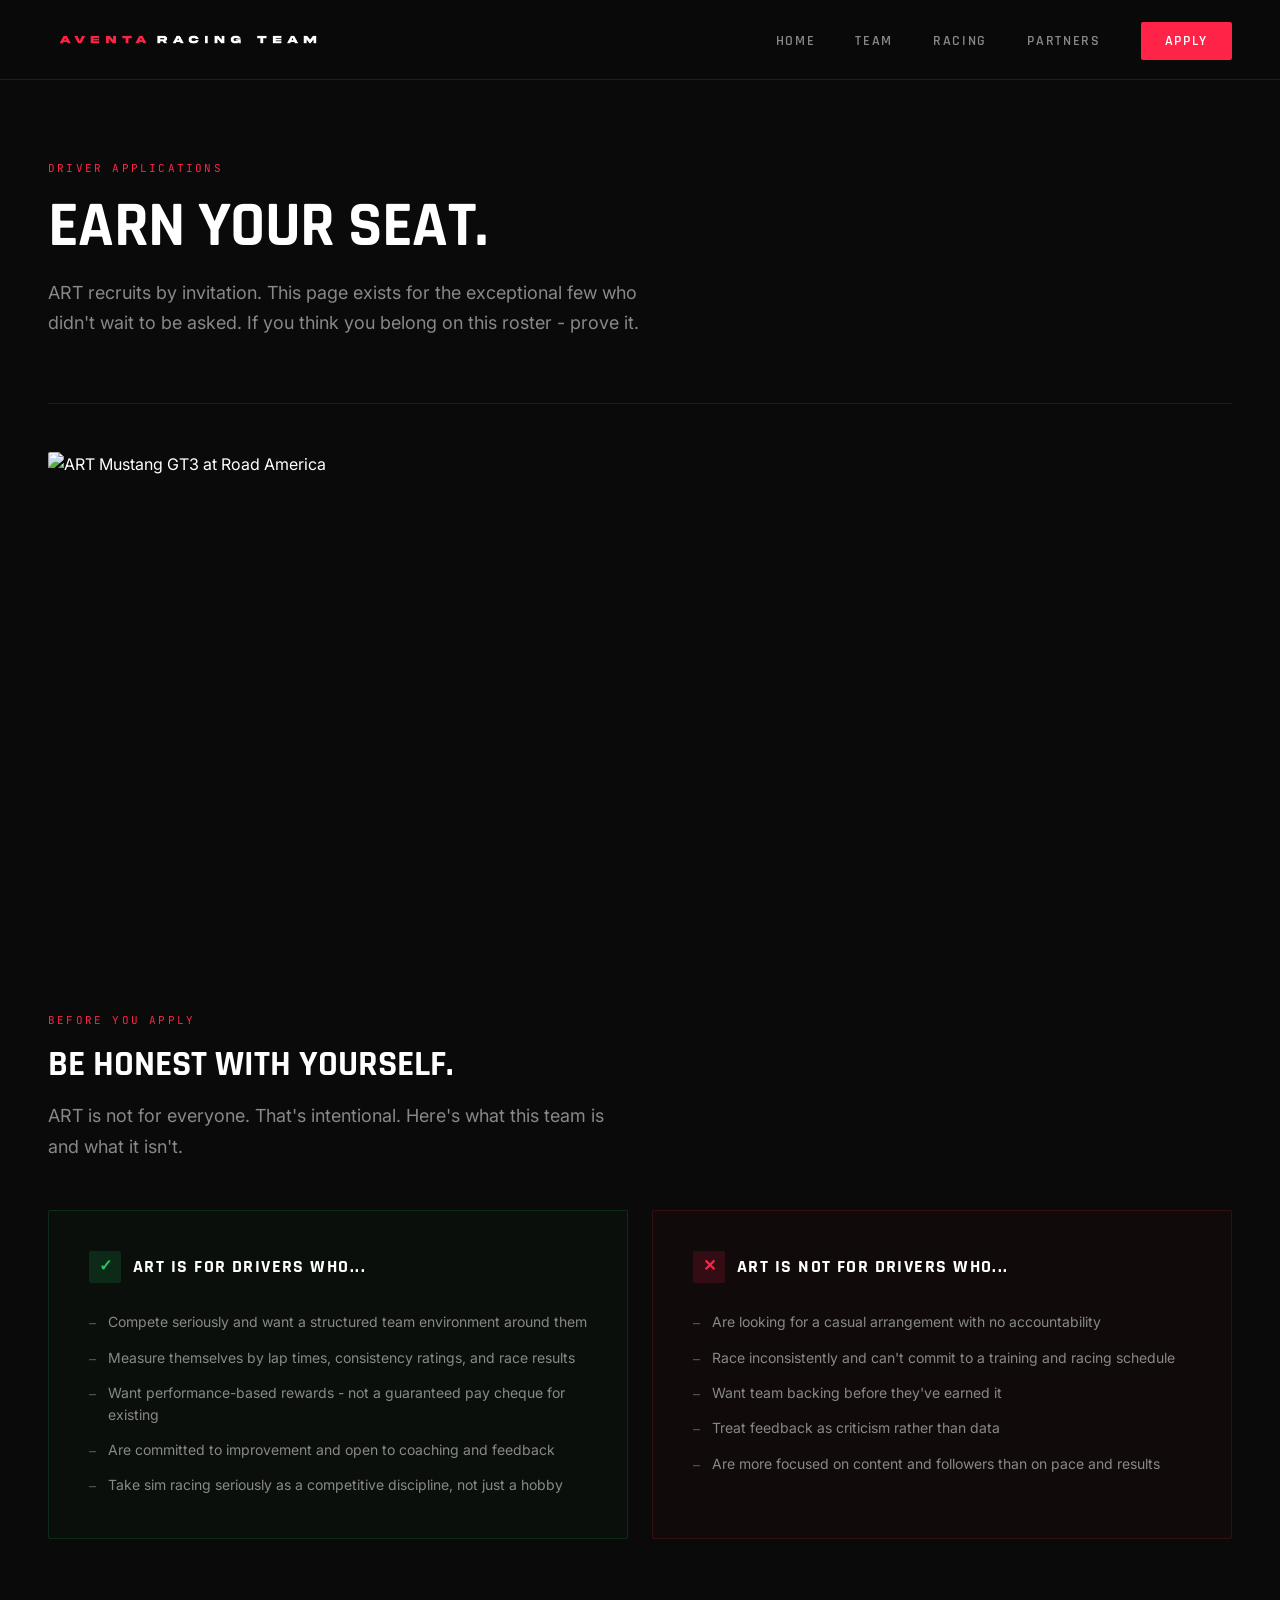
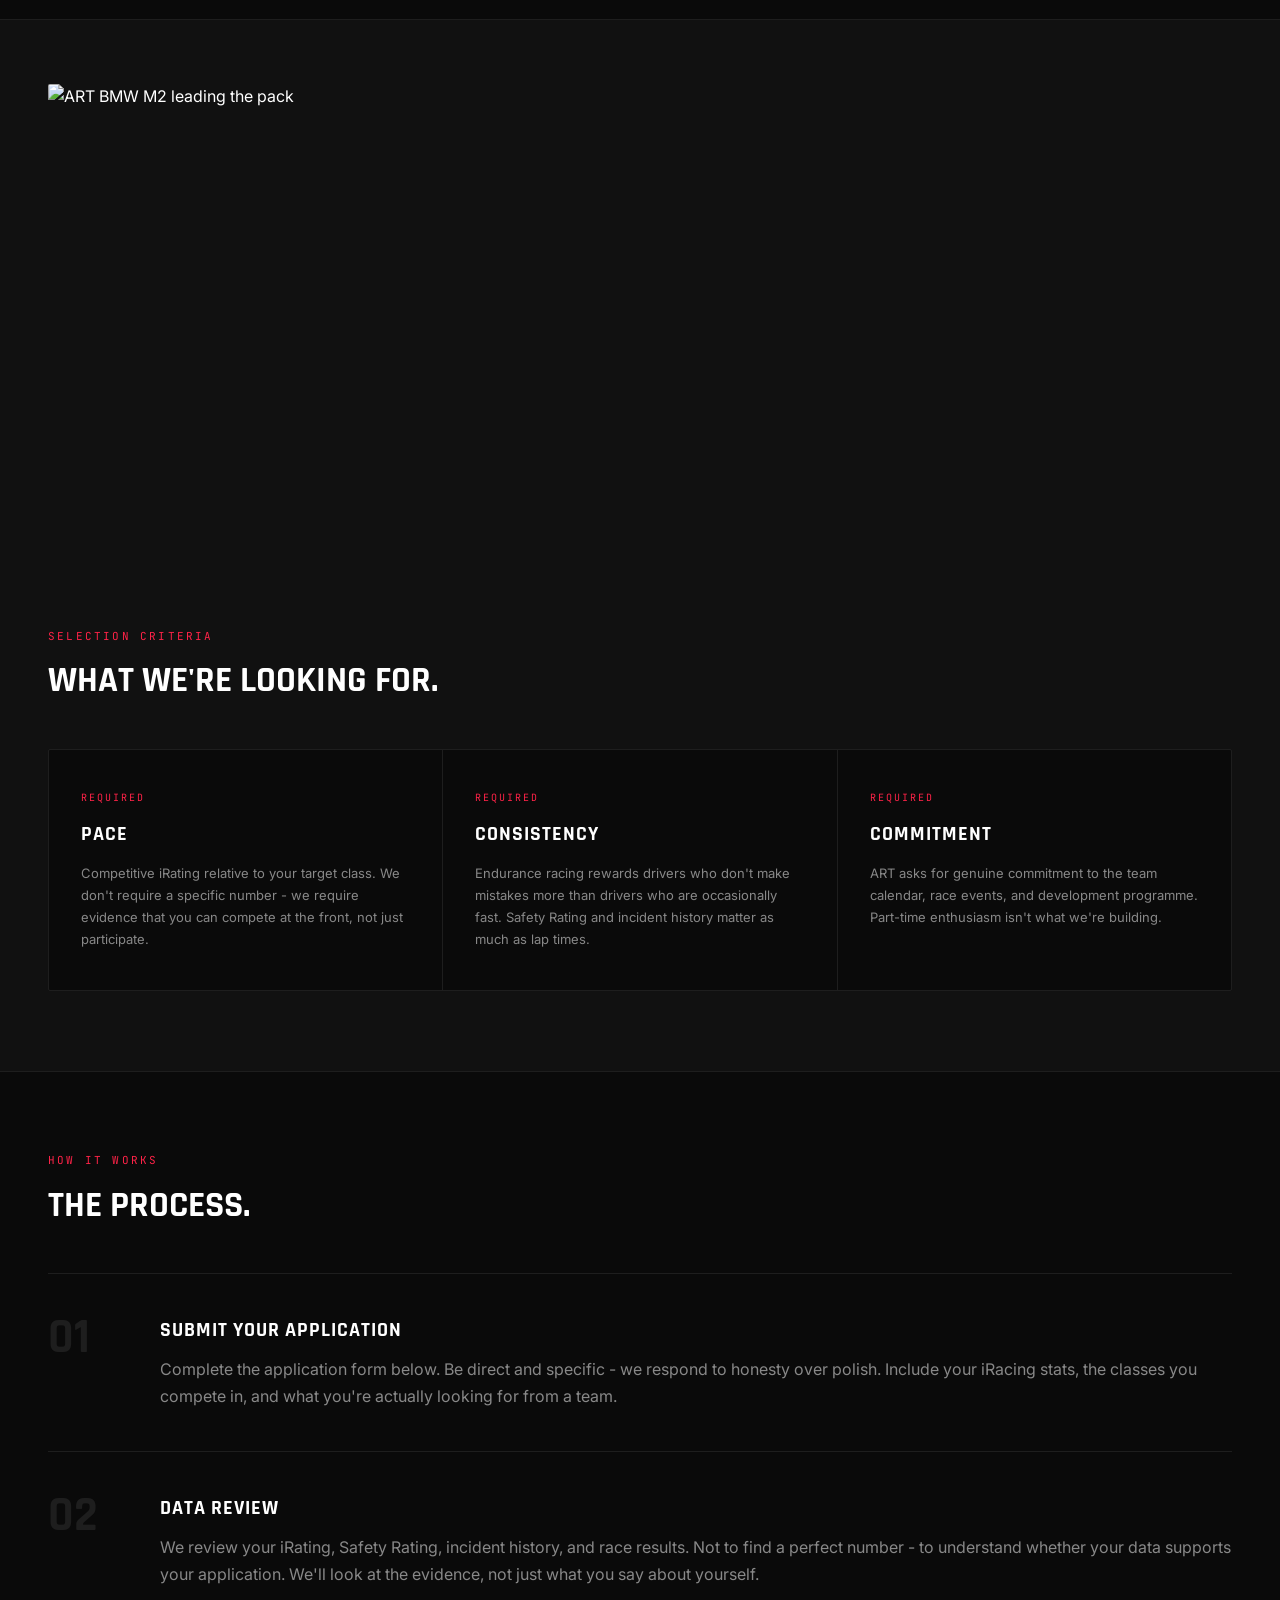
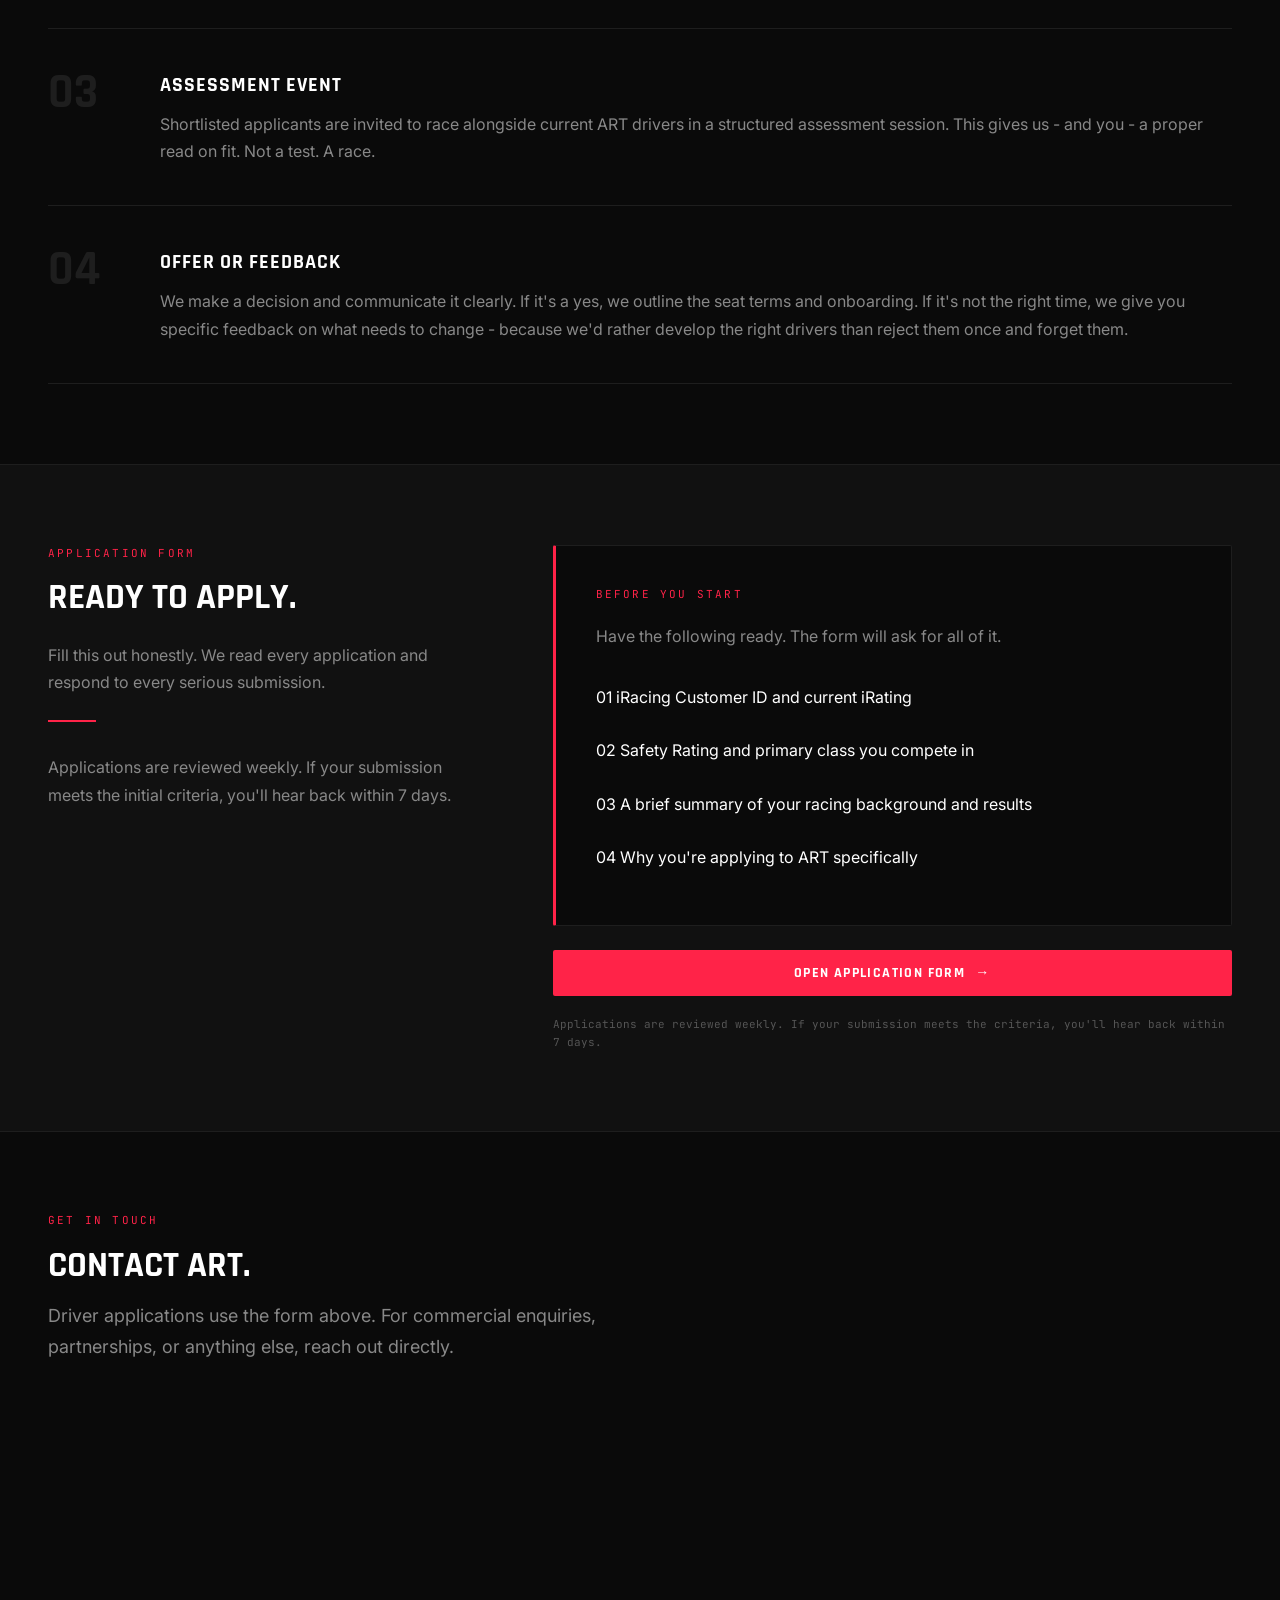
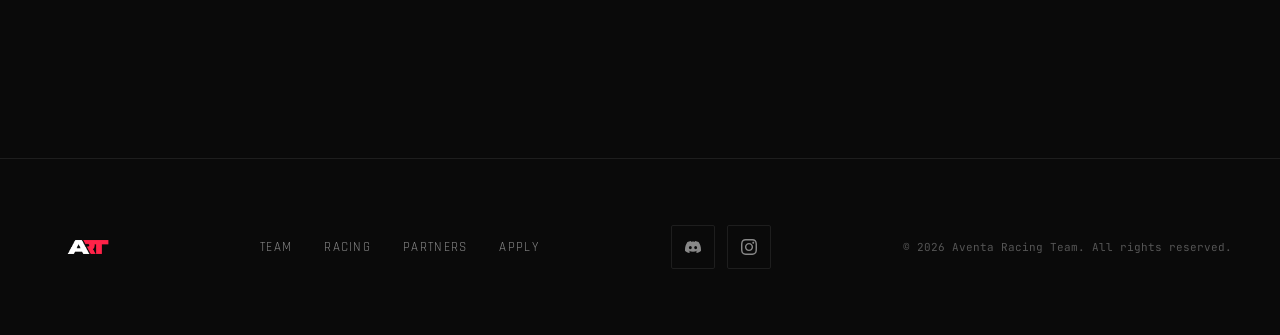
==== commit c15e6f98: "copy - remove em dashes from body copy across racing, join, and partners pages Co-Authored-By: Claud" ====
--- a/join.html
+++ b/join.html
@@ -457,7 +457,7 @@
         <div class="reveal reveal-delay-1">
           <div style="padding: 40px; background: var(--black); border: 1px solid var(--border); border-left: 3px solid var(--crimson); border-radius: var(--radius); margin-bottom: 24px;">
             <span class="eyebrow" style="margin-bottom: 20px; display: block;">Before You Start</span>
-            <p class="body-md" style="margin-bottom: 20px;">Have the following ready — the form will ask for all of it.</p>
+            <p class="body-md" style="margin-bottom: 20px;">Have the following ready. The form will ask for all of it.</p>
             <div style="display: flex; flex-direction: column; gap: 0;">
               <div class="driver-requirement" style="padding: 14px 0;">
                 <span class="driver-requirement-icon">01</span>
@@ -488,13 +488,13 @@
       <div class="section-header reveal">
         <span class="eyebrow">Get in Touch</span>
         <h2 class="display-md">Contact ART.</h2>
-        <p class="body-lg" style="max-width: 560px; margin-top: 16px;">Driver applications use the form above. For commercial enquiries, partnerships, or anything else — reach out directly.</p>
+        <p class="body-lg" style="max-width: 560px; margin-top: 16px;">Driver applications use the form above. For commercial enquiries, partnerships, or anything else, reach out directly.</p>
       </div>
       <div class="contact-grid">
         <div class="contact-card reveal">
           <p class="contact-type">Commercial & Partnerships</p>
           <h3 class="contact-name">Sponsorship Enquiries</h3>
-          <p class="body-md" style="font-size: 13px; margin-bottom: 20px;">Interested in partnering with ART? We're selective about who we work with — and we'd like to hear from brands who take that seriously.</p>
+          <p class="body-md" style="font-size: 13px; margin-bottom: 20px;">Interested in partnering with ART? We're selective about who we work with, and we'd like to hear from brands who take that seriously.</p>
           <a href="mailto:jack@aventamedia.com" class="btn btn-primary btn-arrow" style="font-size: 13px;">Email Us</a>
         </div>
         <div class="contact-card reveal reveal-delay-1">
@@ -506,7 +506,7 @@
         <div class="contact-card reveal reveal-delay-2">
           <p class="contact-type">General</p>
           <h3 class="contact-name">Everything Else</h3>
-          <p class="body-md" style="font-size: 13px; margin-bottom: 20px;">Media, press, or anything that doesn't fit the above — use the email address and we'll get back to you.</p>
+          <p class="body-md" style="font-size: 13px; margin-bottom: 20px;">Media, press, or anything that doesn't fit the above: use the email address and we'll get back to you.</p>
           <a href="mailto:jack@aventamedia.com" class="btn btn-ghost" style="font-size: 13px;">Get in Touch</a>
         </div>
       </div>
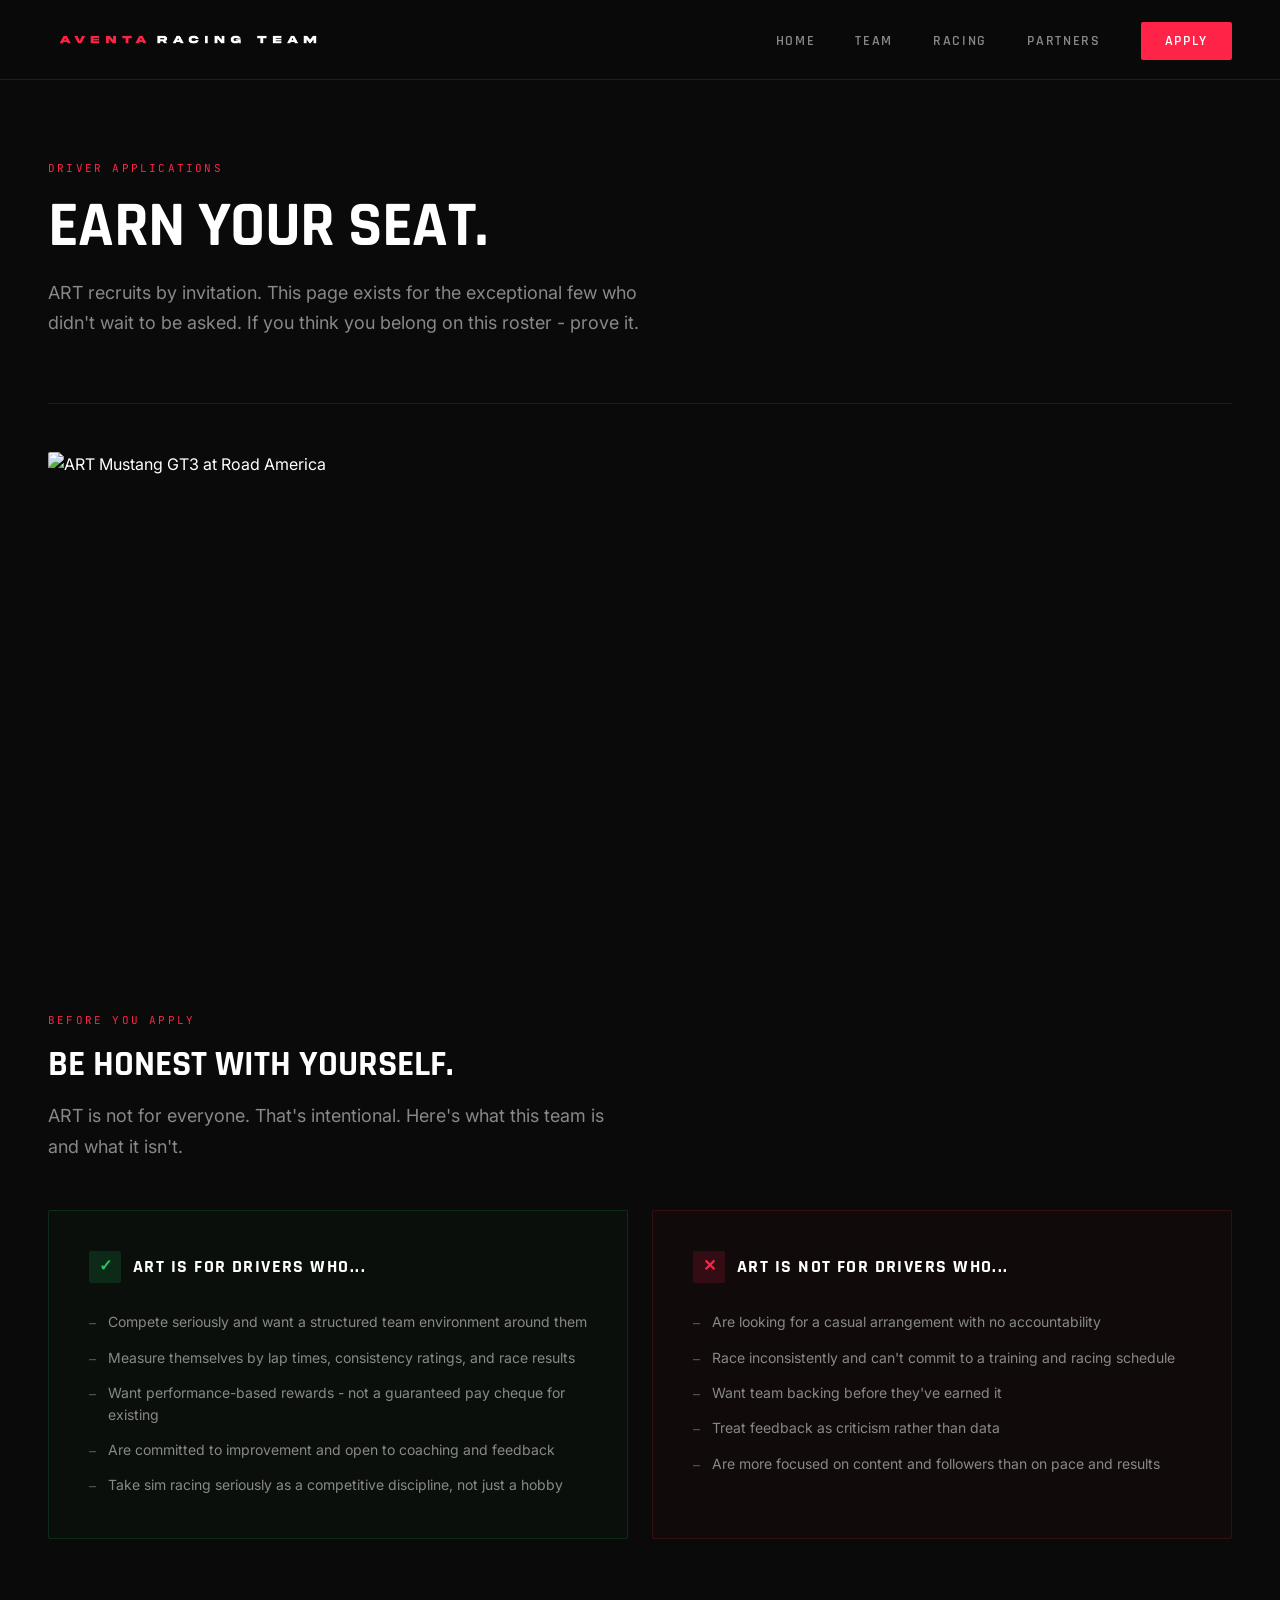
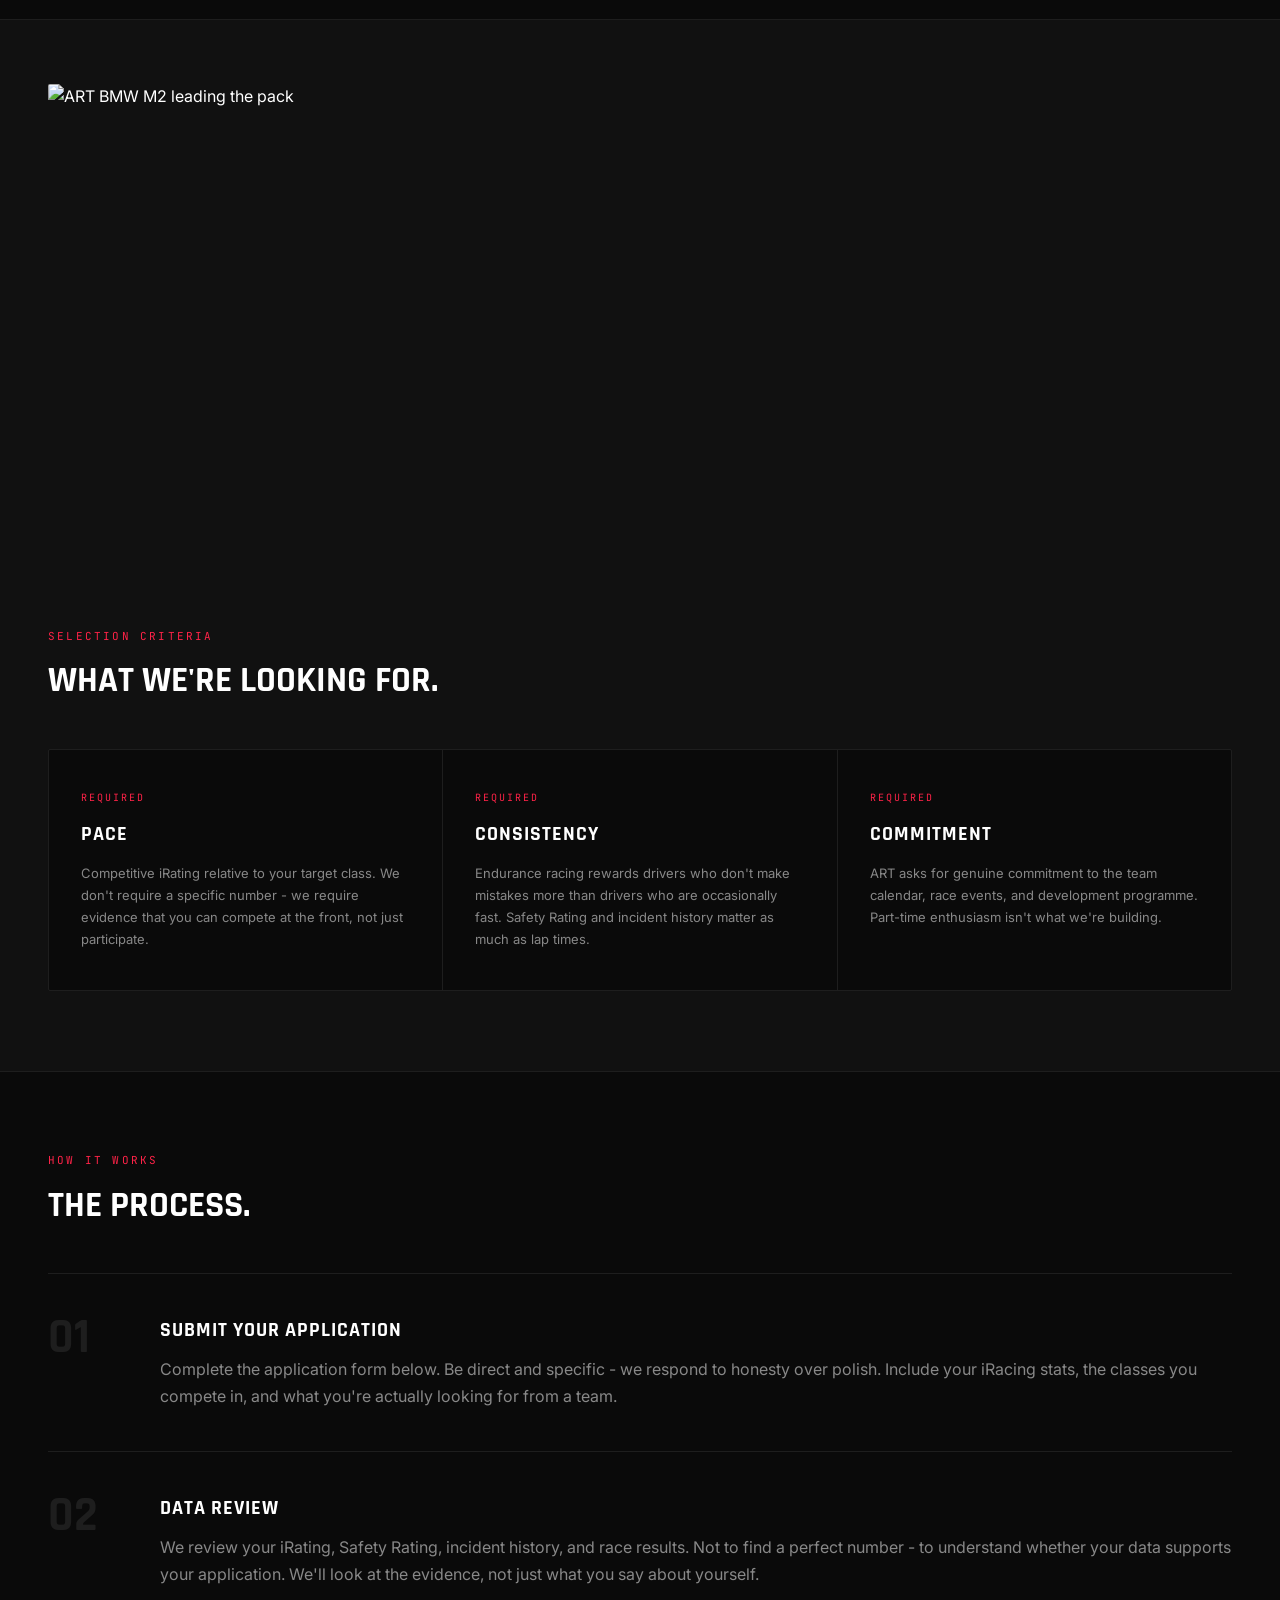
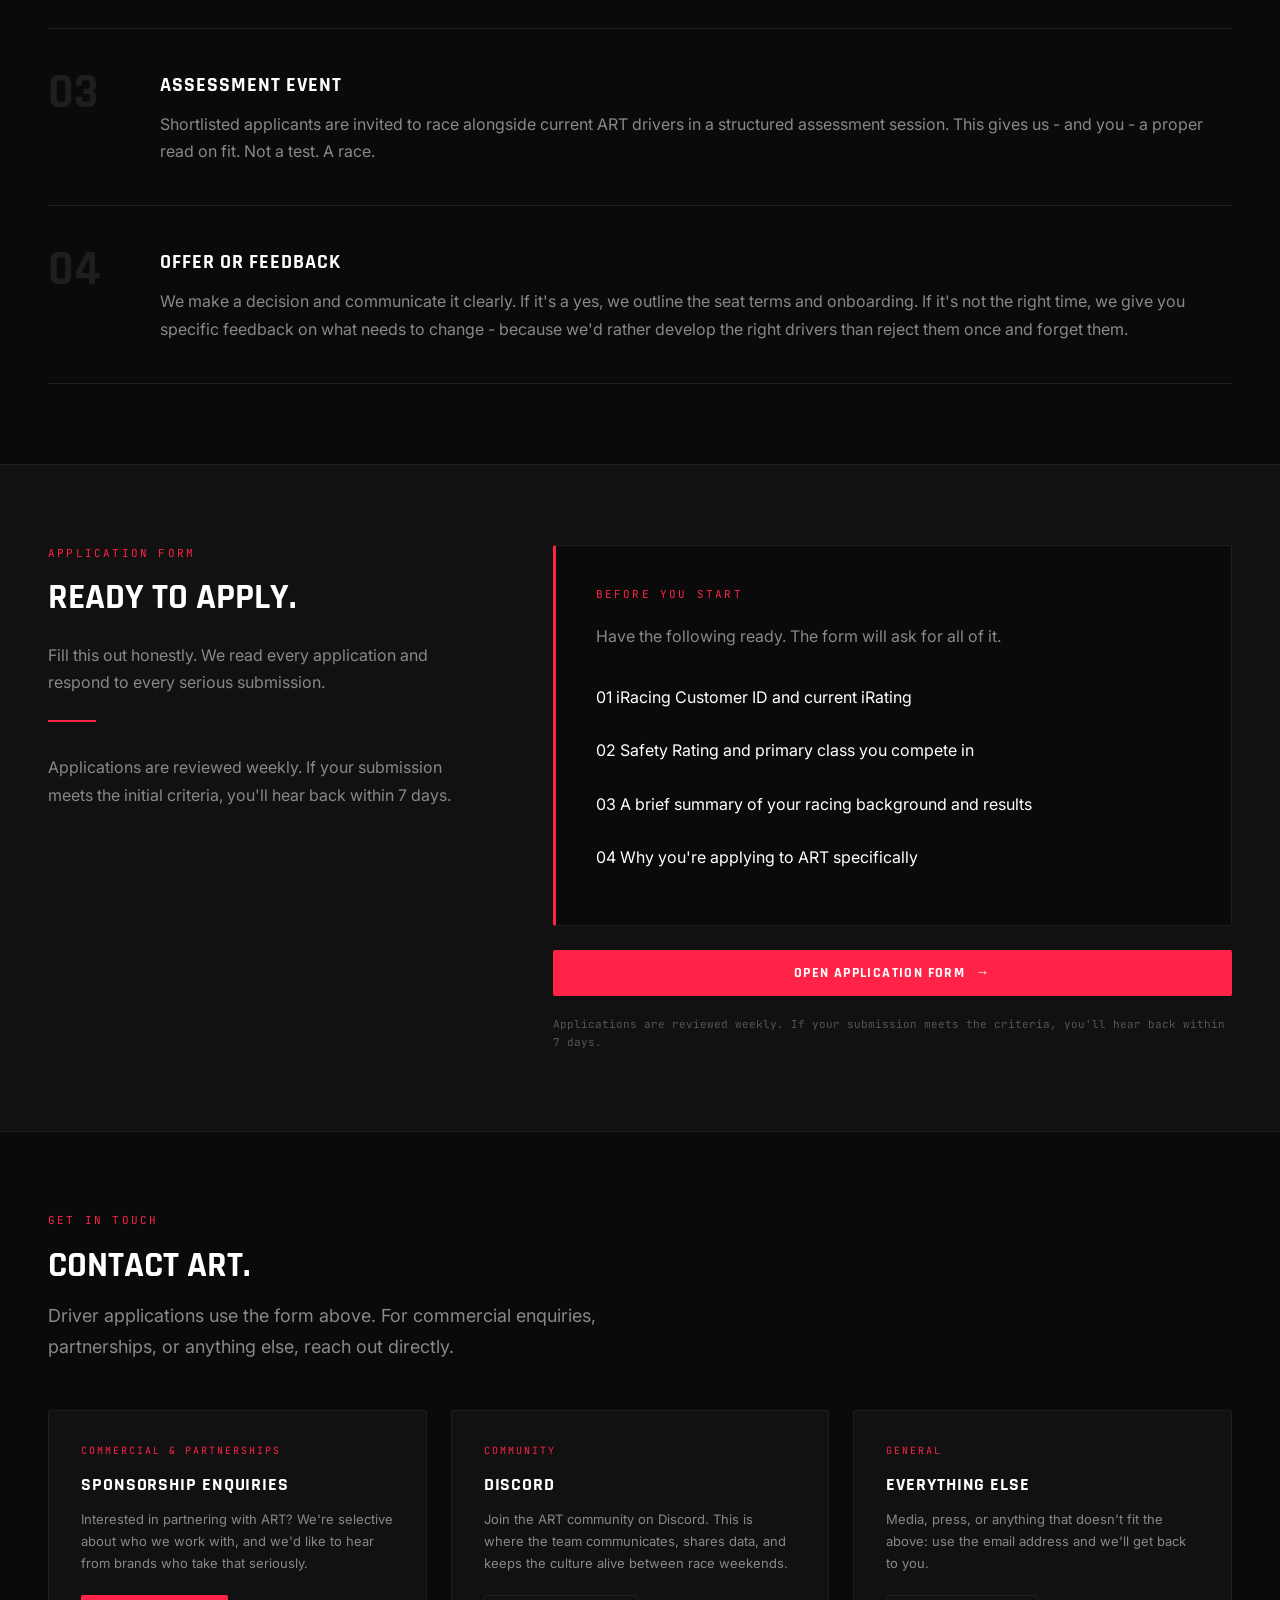
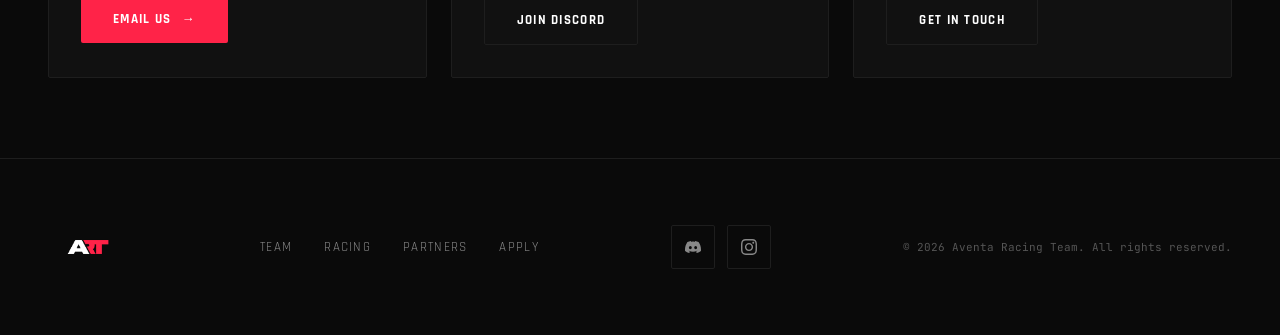
==== commit 6deef4a9: "index - hero CTA to commercial, remove dead CSS, clean Discord copy; favicon across all pages Co-Aut" ====
--- a/join.html
+++ b/join.html
@@ -15,6 +15,7 @@
   <meta name="twitter:title"       content="Apply to Drive — Aventa Racing Team">
   <meta name="twitter:description" content="Invite-only recruitment. Performance-based selection. Earn your seat.">
   <meta name="twitter:image"       content="https://jackcrockett-art-website.vercel.app/assets/huracan.jpg">
+  <link rel="icon" type="image/png" href="assets/favicon.png">
   <link rel="stylesheet" href="style.css">
   <style>
     .page-hero {
